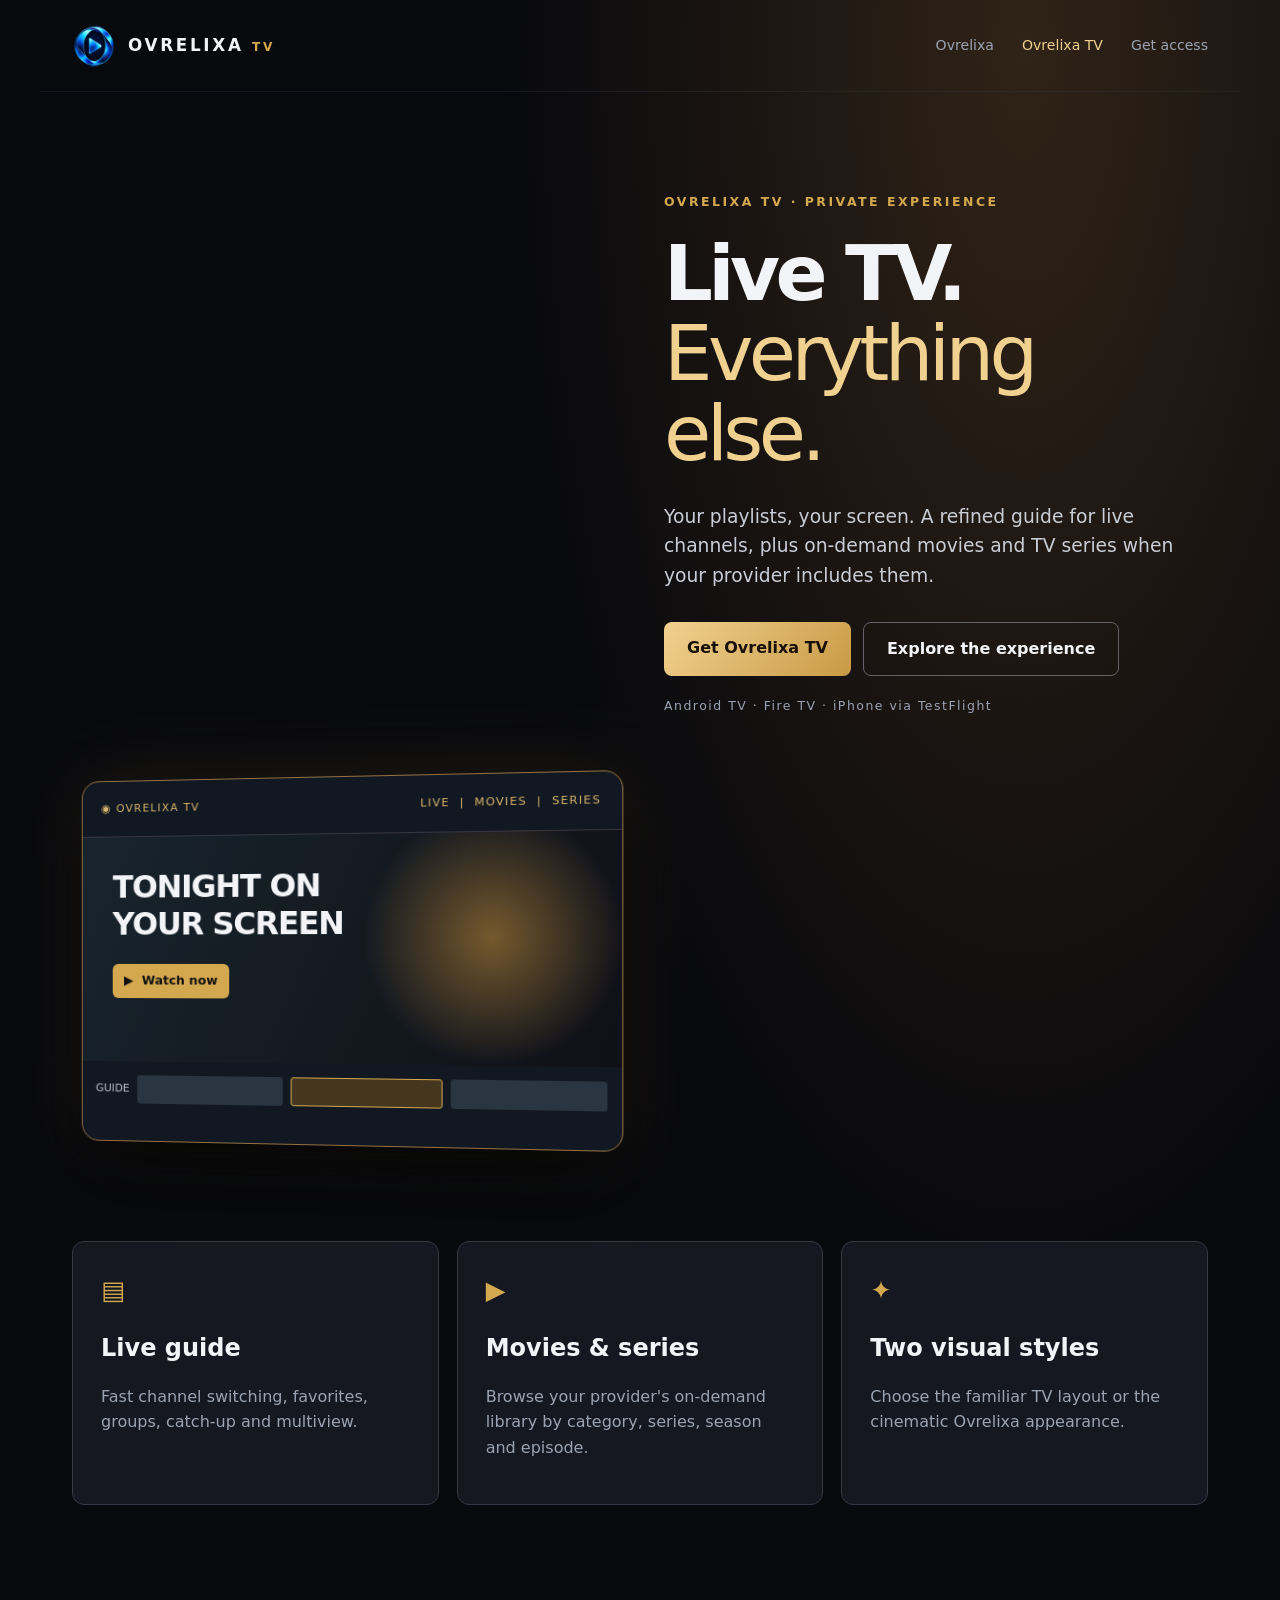
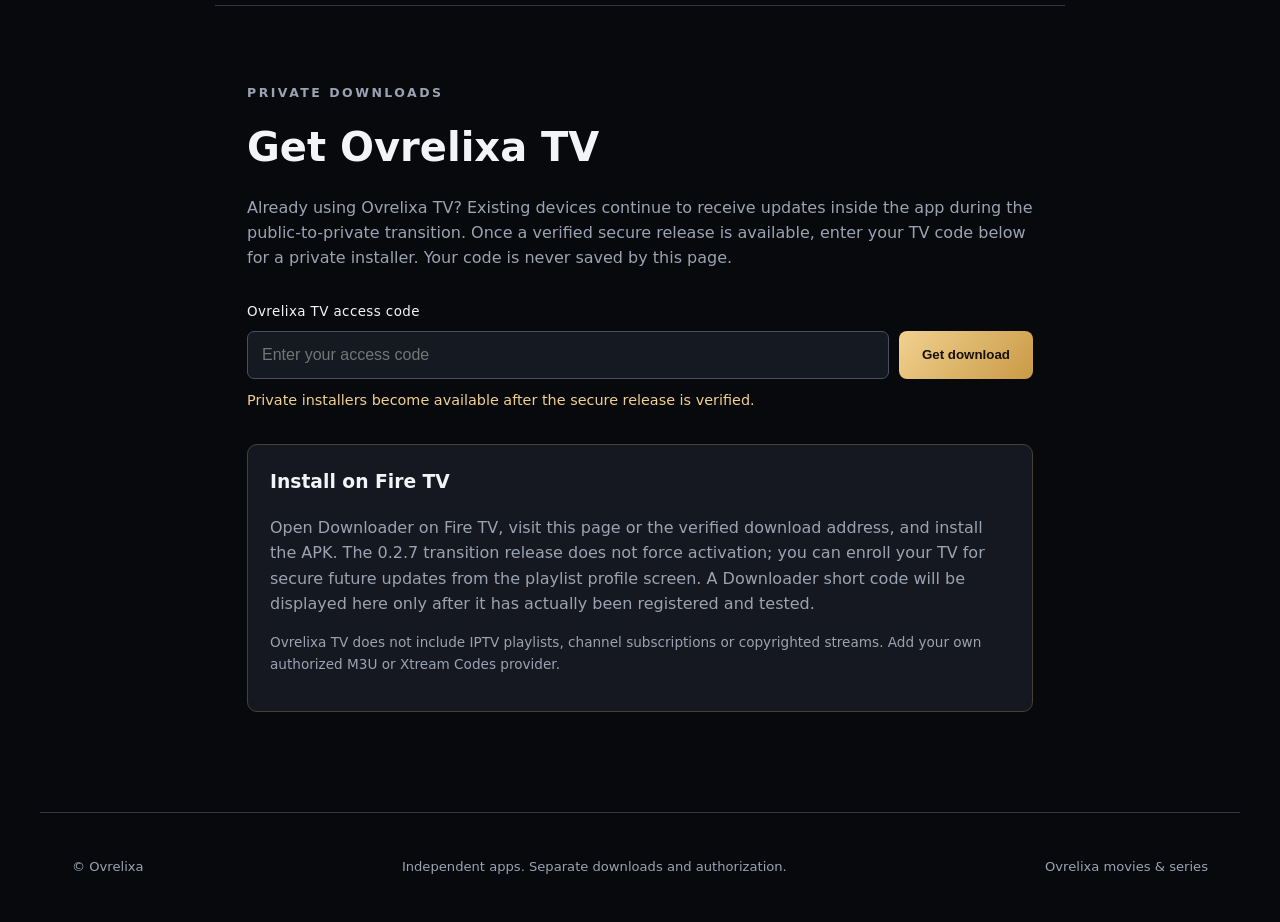
==== tv/index.html @ c22ad02a "TV site: explain safe 0.2.7 migration and avoid unverified Downloader short code" ====
<!doctype html>
<html lang="en">
<head>
  <meta charset="utf-8">
  <meta name="viewport" content="width=device-width,initial-scale=1">
  <meta name="theme-color" content="#08090D">
  <meta name="description" content="Ovrelixa TV — live television, movies and series from playlists you provide. Private access for Android TV and Fire TV.">
  <title>Ovrelixa TV — Live. Movies. Series.</title>
  <link rel="icon" href="/assets/ovrelixa-mark.png">
  <link rel="stylesheet" href="/tv/tv.css">
  <script src="/tv/config.js" defer></script>
  <script src="/tv/tv.js" defer></script>
</head>
<body>
  <a class="skip" href="#main">Skip to content</a>
  <header class="header">
    <a class="wordmark" href="/" aria-label="Ovrelixa home">
      <img src="/assets/ovrelixa-mark.png" width="44" height="44" alt="">
      <span>OVRELIXA <strong>TV</strong></span>
    </a>
    <nav aria-label="Product navigation"><a href="/">Ovrelixa</a><a href="/tv/" aria-current="page">Ovrelixa TV</a><a href="#access">Get access</a></nav>
  </header>
  <main id="main">
    <section class="hero">
      <div class="glow"></div>
      <div class="hero-copy">
        <p class="eyebrow">OVRELIXA TV · PRIVATE EXPERIENCE</p>
        <h1>Live TV.<br><em>Everything else.</em></h1>
        <p class="lead">Your playlists, your screen. A refined guide for live channels, plus on-demand movies and TV series when your provider includes them.</p>
        <div class="actions"><a href="#access" class="primary">Get Ovrelixa TV</a><a class="secondary" href="#features">Explore the experience</a></div>
        <p class="hint">Android TV · Fire TV · iPhone via TestFlight</p>
      </div>
      <div class="display" aria-label="Illustration of Ovrelixa TV interface">
        <div class="display-header"><span>◉ OVRELIXA TV</span><span>LIVE&nbsp; | &nbsp;MOVIES&nbsp; | &nbsp;SERIES</span></div>
        <div class="display-main"><div class="screen-title">TONIGHT ON<br>YOUR SCREEN</div><span class="screen-play">▶ &nbsp;Watch now</span></div>
        <div class="display-rows"><span>GUIDE</span><i></i><i></i><i></i></div>
      </div>
    </section>
    <section class="features" id="features">
      <article><span class="feature-icon">▤</span><h2>Live guide</h2><p>Fast channel switching, favorites, groups, catch-up and multiview.</p></article>
      <article><span class="feature-icon">▶</span><h2>Movies &amp; series</h2><p>Browse your provider's on-demand library by category, series, season and episode.</p></article>
      <article><span class="feature-icon">✦</span><h2>Two visual styles</h2><p>Choose the familiar TV layout or the cinematic Ovrelixa appearance.</p></article>
    </section>
    <section class="access" id="access">
      <p class="eyebrow">PRIVATE DOWNLOADS</p>
      <h2>Get Ovrelixa TV</h2>
      <p>Already using Ovrelixa TV? Existing devices continue to receive updates inside the app during the public-to-private transition. Once a verified secure release is available, enter your TV code below for a private installer. Your code is never saved by this page.</p>
      <form id="tv-access-form" autocomplete="off">
        <label for="tv-code">Ovrelixa TV access code</label>
        <div class="form-row"><input id="tv-code" type="password" minlength="16" maxlength="96" inputmode="text" spellcheck="false" autocomplete="off" placeholder="Enter your access code" required><button type="submit">Get download</button></div>
        <output id="tv-status" role="status" aria-live="polite">Private installers become available after the secure release is verified.</output>
      </form>
      <div id="public-transition" class="transition" hidden>
        <p><strong>Transition download:</strong> This public download is temporarily available for existing installations to move onto secure updates.</p>
        <a id="public-download" href="#" rel="noopener noreferrer">Download transition APK</a>
        <p id="transition-deadline"></p>
      </div>
      <div class="instructions"><h3>Install on Fire TV</h3><p>Open Downloader on Fire TV, visit this page or the verified download address, and install the APK. The 0.2.7 transition release does not force activation; you can enroll your TV for secure future updates from the playlist profile screen. A Downloader short code will be displayed here only after it has actually been registered and tested.</p>
        <p class="note">Ovrelixa TV does not include IPTV playlists, channel subscriptions or copyrighted streams. Add your own authorized M3U or Xtream Codes provider.</p>
      </div>
    </section>
  </main>
  <footer><span>© Ovrelixa</span><span>Independent apps. Separate downloads and authorization.</span><a href="/">Ovrelixa movies &amp; series</a></footer>
</body>
</html>
---- tv/tv.css ----
:root{color-scheme:dark;--bg:#08090d;--panel:#151820;--line:#303541;--gold:#d4a84f;--bright:#f1d190;--text:#f3f4f7;--dim:#9ba3b2}
*{box-sizing:border-box}html{scroll-behavior:smooth}body{margin:0;background:radial-gradient(ellipse at 80% 2%,#302317 0,transparent 36%),var(--bg);color:var(--text);font:16px/1.58 system-ui,-apple-system,Segoe UI,sans-serif}a{color:inherit;text-decoration:none}.skip{position:absolute;top:-100px;left:10px;background:#fff;color:#111;padding:8px}.skip:focus{top:10px}.header,.hero,.features,.access,footer{max-width:1200px;margin:auto;padding-left:32px;padding-right:32px}.header{min-height:92px;display:flex;align-items:center;justify-content:space-between;gap:20px;border-bottom:1px solid #30354166}.wordmark{display:flex;gap:12px;align-items:center;font-size:1.05rem;letter-spacing:.16em;font-weight:700}.wordmark strong{color:var(--gold);font-size:.72em}.header nav{display:flex;gap:28px;color:var(--dim);font-size:.88rem}.header nav a[aria-current]{color:var(--bright)}.header nav a:hover{color:var(--text)}.hero{min-height:650px;display:grid;grid-template-columns:1fr 1fr;align-items:center;gap:48px;padding-top:88px;padding-bottom:95px}.eyebrow{color:var(--gold);font-weight:700;letter-spacing:.2em;font-size:.78rem}h1{font-size:clamp(3.1rem,6vw,5.7rem);line-height:1.04;letter-spacing:-.06em;margin:22px 0 28px}h1 em{font-weight:450;font-style:normal;color:var(--bright)}.lead{font-size:1.17rem;color:#c9cdd6;max-width:550px}.actions{display:flex;gap:12px;flex-wrap:wrap;margin-top:32px}.primary,.secondary,.form-row button{border-radius:8px;padding:13px 23px;font-weight:700}.primary,.form-row button{background:linear-gradient(130deg,#f1d190,#c99a45);color:#181009}.secondary{border:1px solid #65626a}.hint{font-size:.78rem;letter-spacing:.12em;color:var(--dim);margin-top:20px}.display{border:1px solid #947143;border-radius:18px;background:#111821;min-height:370px;box-shadow:0 35px 70px #000a,0 0 80px #d4a84f22;overflow:hidden;transform:perspective(900px)rotateY(-6deg)}.display-header{display:flex;justify-content:space-between;padding:19px 20px;border-bottom:1px solid #363743;font-size:.7rem;letter-spacing:.11em;color:#d9b56d}.display-main{height:230px;padding:32px;background:radial-gradient(circle at 77% 45%,#76592d,transparent 29%),linear-gradient(115deg,#18242c,#101017)}.screen-title{font-weight:900;font-size:2rem;line-height:1.2;letter-spacing:-.04em}.screen-play{display:inline-block;background:var(--gold);color:#111;padding:7px 12px;border-radius:6px;font-size:.8rem;font-weight:800;margin-top:22px}.display-rows{display:flex;align-items:center;gap:8px;padding:14px;color:#b8bec8;font-size:.7rem}.display-rows i{height:29px;flex:1;border-radius:3px;background:#293540}.display-rows i:nth-child(3){background:#45371f;border:1px solid var(--gold)}.features{display:grid;grid-template-columns:repeat(3,1fr);gap:18px;padding-bottom:100px}.features article{border:1px solid #343943;background:#151820;padding:28px;border-radius:12px}.feature-icon{color:var(--gold);font-size:1.6rem}.features h2{margin-bottom:4px}.features p,.access>p,.instructions p{color:var(--dim)}.access{max-width:850px;padding-top:65px;padding-bottom:100px;border-top:1px solid #303541}.access h2{font-size:2.5rem;margin:.2em 0}.access form{margin:30px 0}label{display:block;font-size:.84rem;letter-spacing:.03em;margin-bottom:9px}.form-row{display:flex;gap:10px}.form-row input{flex:1;min-width:0;border:1px solid #494f5c;background:#141922;color:#fff;padding:14px;border-radius:7px;font-size:1rem}.form-row button{border:0;cursor:pointer}output{display:block;min-height:25px;color:var(--bright);font-size:.9rem;margin-top:10px}.transition,.instructions{border:1px solid #474133;background:#151820;padding:22px;border-radius:10px;margin-top:30px}.transition a{color:var(--bright);text-decoration:underline}.instructions h3{margin-top:0}.note{font-size:.85rem}footer{border-top:1px solid #303541;min-height:110px;display:flex;justify-content:space-between;align-items:center;gap:20px;color:var(--dim);font-size:.82rem}@media(max-width:850px){.header,.hero,.features,.access,footer{padding-left:20px;padding-right:20px}.header nav{gap:12px}.hero{grid-template-columns:1fr;padding-top:65px;padding-bottom:50px;gap:32px;min-height:auto}.display{transform:none}.features{grid-template-columns:1fr;padding-bottom:70px}.form-row{flex-direction:column}footer{flex-direction:column;align-items:flex-start;padding-top:25px;padding-bottom:25px}}
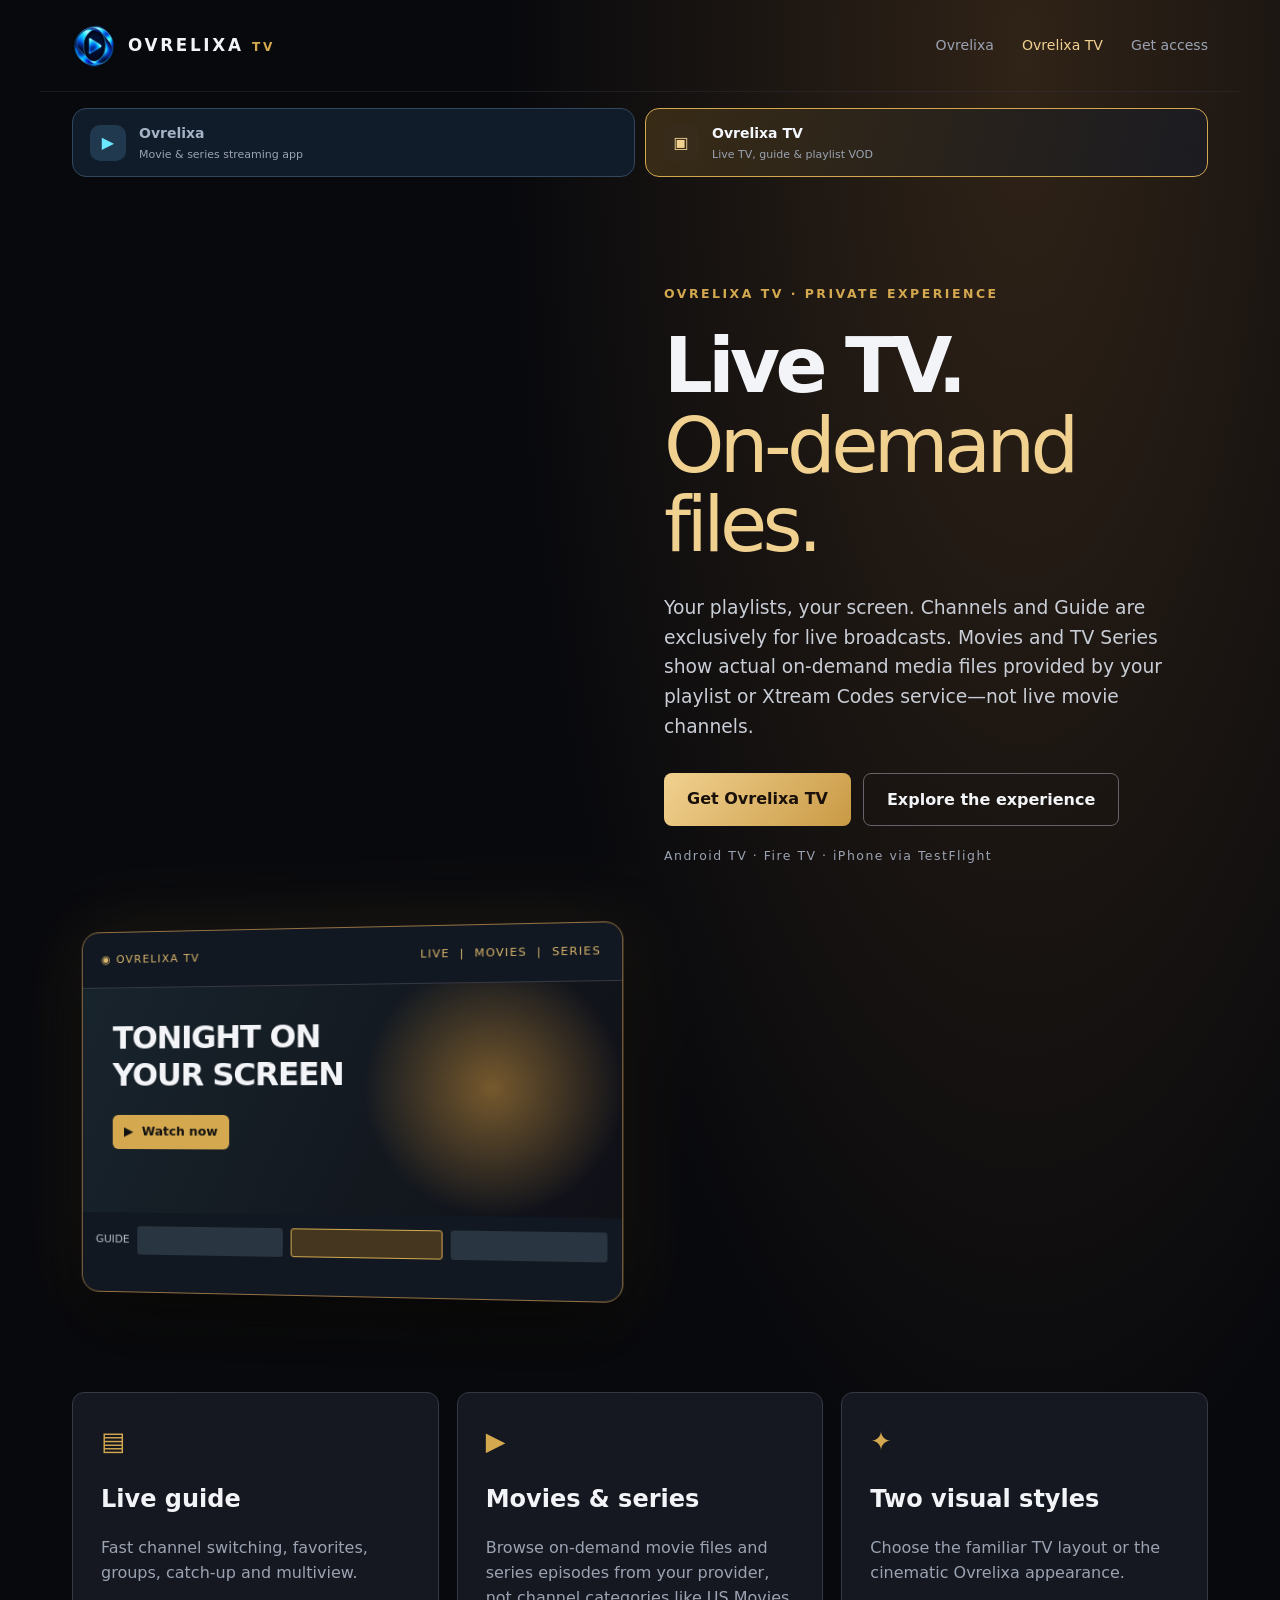
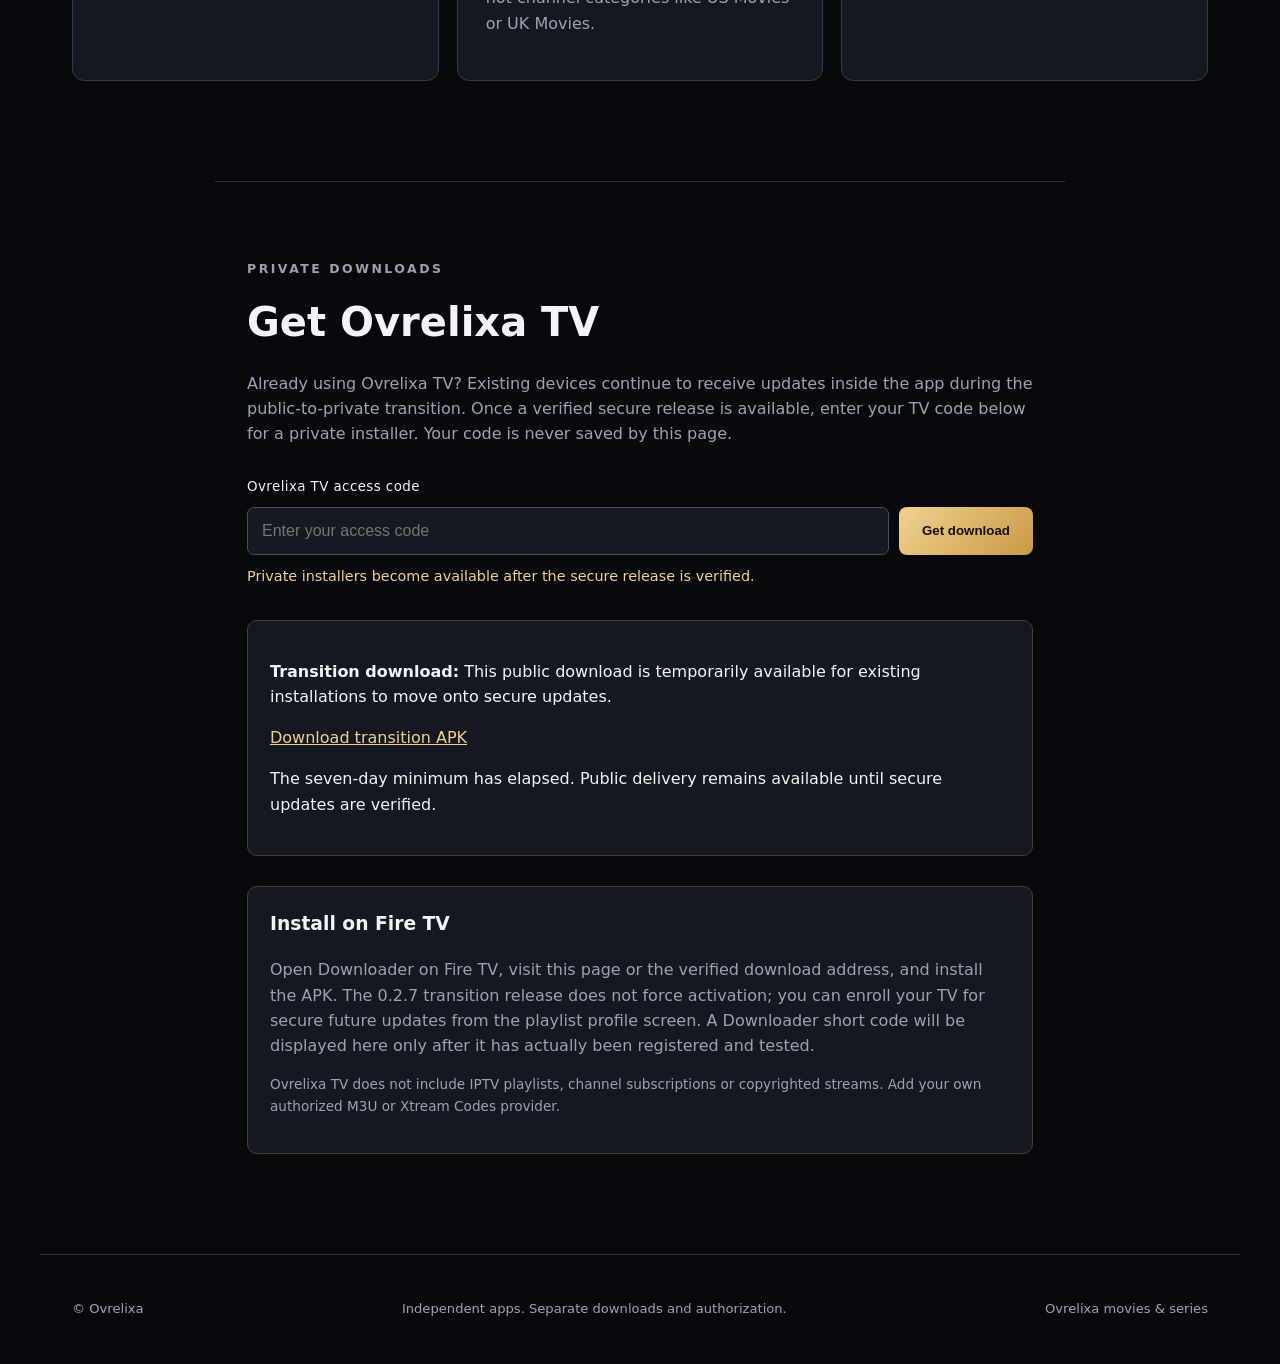
==== commit 1782f01a: "Add prominent two-app switcher across both sites; distinguish live channels from VOD media" ====
--- a/tv/index.html
+++ b/tv/index.html
@@ -4,7 +4,7 @@
   <meta charset="utf-8">
   <meta name="viewport" content="width=device-width,initial-scale=1">
   <meta name="theme-color" content="#08090D">
-  <meta name="description" content="Ovrelixa TV — live television, movies and series from playlists you provide. Private access for Android TV and Fire TV.">
+  <meta name="description" content="Ovrelixa TV — a playlist player with separate live TV channels and on-demand media file libraries. Private access for Android TV and Fire TV.">
   <title>Ovrelixa TV — Live. Movies. Series.</title>
   <link rel="icon" href="/assets/ovrelixa-mark.png">
   <link rel="stylesheet" href="/tv/tv.css">
@@ -20,13 +20,23 @@
     </a>
     <nav aria-label="Product navigation"><a href="/">Ovrelixa</a><a href="/tv/" aria-current="page">Ovrelixa TV</a><a href="#access">Get access</a></nav>
   </header>
+  <nav class="product-switch" aria-label="Choose your Ovrelixa app">
+    <a href="/" class="product-link product-movie">
+      <span class="product-icon" aria-hidden="true">▶</span>
+      <span><strong>Ovrelixa</strong><small>Movie &amp; series streaming app</small></span>
+    </a>
+    <a href="/tv/" aria-current="page" class="product-link product-tv">
+      <span class="product-icon" aria-hidden="true">▣</span>
+      <span><strong>Ovrelixa TV</strong><small>Live TV, guide &amp; playlist VOD</small></span>
+    </a>
+  </nav>
   <main id="main">
     <section class="hero">
       <div class="glow"></div>
       <div class="hero-copy">
         <p class="eyebrow">OVRELIXA TV · PRIVATE EXPERIENCE</p>
-        <h1>Live TV.<br><em>Everything else.</em></h1>
-        <p class="lead">Your playlists, your screen. A refined guide for live channels, plus on-demand movies and TV series when your provider includes them.</p>
+        <h1>Live TV.<br><em>On-demand files.</em></h1>
+        <p class="lead">Your playlists, your screen. Channels and Guide are exclusively for live broadcasts. Movies and TV Series show actual on-demand media files provided by your playlist or Xtream Codes service—not live movie channels.</p>
         <div class="actions"><a href="#access" class="primary">Get Ovrelixa TV</a><a class="secondary" href="#features">Explore the experience</a></div>
         <p class="hint">Android TV · Fire TV · iPhone via TestFlight</p>
       </div>
@@ -38,7 +48,7 @@
     </section>
     <section class="features" id="features">
       <article><span class="feature-icon">▤</span><h2>Live guide</h2><p>Fast channel switching, favorites, groups, catch-up and multiview.</p></article>
-      <article><span class="feature-icon">▶</span><h2>Movies &amp; series</h2><p>Browse your provider's on-demand library by category, series, season and episode.</p></article>
+      <article><span class="feature-icon">▶</span><h2>Movies &amp; series</h2><p>Browse on-demand movie files and series episodes from your provider, not channel categories like US Movies or UK Movies.</p></article>
       <article><span class="feature-icon">✦</span><h2>Two visual styles</h2><p>Choose the familiar TV layout or the cinematic Ovrelixa appearance.</p></article>
     </section>
     <section class="access" id="access">
--- a/tv/tv.css
+++ b/tv/tv.css
@@ -1,2 +1,16 @@
 :root{color-scheme:dark;--bg:#08090d;--panel:#151820;--line:#303541;--gold:#d4a84f;--bright:#f1d190;--text:#f3f4f7;--dim:#9ba3b2}
-*{box-sizing:border-box}html{scroll-behavior:smooth}body{margin:0;background:radial-gradient(ellipse at 80% 2%,#302317 0,transparent 36%),var(--bg);color:var(--text);font:16px/1.58 system-ui,-apple-system,Segoe UI,sans-serif}a{color:inherit;text-decoration:none}.skip{position:absolute;top:-100px;left:10px;background:#fff;color:#111;padding:8px}.skip:focus{top:10px}.header,.hero,.features,.access,footer{max-width:1200px;margin:auto;padding-left:32px;padding-right:32px}.header{min-height:92px;display:flex;align-items:center;justify-content:space-between;gap:20px;border-bottom:1px solid #30354166}.wordmark{display:flex;gap:12px;align-items:center;font-size:1.05rem;letter-spacing:.16em;font-weight:700}.wordmark strong{color:var(--gold);font-size:.72em}.header nav{display:flex;gap:28px;color:var(--dim);font-size:.88rem}.header nav a[aria-current]{color:var(--bright)}.header nav a:hover{color:var(--text)}.hero{min-height:650px;display:grid;grid-template-columns:1fr 1fr;align-items:center;gap:48px;padding-top:88px;padding-bottom:95px}.eyebrow{color:var(--gold);font-weight:700;letter-spacing:.2em;font-size:.78rem}h1{font-size:clamp(3.1rem,6vw,5.7rem);line-height:1.04;letter-spacing:-.06em;margin:22px 0 28px}h1 em{font-weight:450;font-style:normal;color:var(--bright)}.lead{font-size:1.17rem;color:#c9cdd6;max-width:550px}.actions{display:flex;gap:12px;flex-wrap:wrap;margin-top:32px}.primary,.secondary,.form-row button{border-radius:8px;padding:13px 23px;font-weight:700}.primary,.form-row button{background:linear-gradient(130deg,#f1d190,#c99a45);color:#181009}.secondary{border:1px solid #65626a}.hint{font-size:.78rem;letter-spacing:.12em;color:var(--dim);margin-top:20px}.display{border:1px solid #947143;border-radius:18px;background:#111821;min-height:370px;box-shadow:0 35px 70px #000a,0 0 80px #d4a84f22;overflow:hidden;transform:perspective(900px)rotateY(-6deg)}.display-header{display:flex;justify-content:space-between;padding:19px 20px;border-bottom:1px solid #363743;font-size:.7rem;letter-spacing:.11em;color:#d9b56d}.display-main{height:230px;padding:32px;background:radial-gradient(circle at 77% 45%,#76592d,transparent 29%),linear-gradient(115deg,#18242c,#101017)}.screen-title{font-weight:900;font-size:2rem;line-height:1.2;letter-spacing:-.04em}.screen-play{display:inline-block;background:var(--gold);color:#111;padding:7px 12px;border-radius:6px;font-size:.8rem;font-weight:800;margin-top:22px}.display-rows{display:flex;align-items:center;gap:8px;padding:14px;color:#b8bec8;font-size:.7rem}.display-rows i{height:29px;flex:1;border-radius:3px;background:#293540}.display-rows i:nth-child(3){background:#45371f;border:1px solid var(--gold)}.features{display:grid;grid-template-columns:repeat(3,1fr);gap:18px;padding-bottom:100px}.features article{border:1px solid #343943;background:#151820;padding:28px;border-radius:12px}.feature-icon{color:var(--gold);font-size:1.6rem}.features h2{margin-bottom:4px}.features p,.access>p,.instructions p{color:var(--dim)}.access{max-width:850px;padding-top:65px;padding-bottom:100px;border-top:1px solid #303541}.access h2{font-size:2.5rem;margin:.2em 0}.access form{margin:30px 0}label{display:block;font-size:.84rem;letter-spacing:.03em;margin-bottom:9px}.form-row{display:flex;gap:10px}.form-row input{flex:1;min-width:0;border:1px solid #494f5c;background:#141922;color:#fff;padding:14px;border-radius:7px;font-size:1rem}.form-row button{border:0;cursor:pointer}output{display:block;min-height:25px;color:var(--bright);font-size:.9rem;margin-top:10px}.transition,.instructions{border:1px solid #474133;background:#151820;padding:22px;border-radius:10px;margin-top:30px}.transition a{color:var(--bright);text-decoration:underline}.instructions h3{margin-top:0}.note{font-size:.85rem}footer{border-top:1px solid #303541;min-height:110px;display:flex;justify-content:space-between;align-items:center;gap:20px;color:var(--dim);font-size:.82rem}@media(max-width:850px){.header,.hero,.features,.access,footer{padding-left:20px;padding-right:20px}.header nav{gap:12px}.hero{grid-template-columns:1fr;padding-top:65px;padding-bottom:50px;gap:32px;min-height:auto}.display{transform:none}.features{grid-template-columns:1fr;padding-bottom:70px}.form-row{flex-direction:column}footer{flex-direction:column;align-items:flex-start;padding-top:25px;padding-bottom:25px}}+*{box-sizing:border-box}html{scroll-behavior:smooth}body{margin:0;background:radial-gradient(ellipse at 80% 2%,#302317 0,transparent 36%),var(--bg);color:var(--text);font:16px/1.58 system-ui,-apple-system,Segoe UI,sans-serif}a{color:inherit;text-decoration:none}.skip{position:absolute;top:-100px;left:10px;background:#fff;color:#111;padding:8px}.skip:focus{top:10px}.header,.hero,.features,.access,footer{max-width:1200px;margin:auto;padding-left:32px;padding-right:32px}.header{min-height:92px;display:flex;align-items:center;justify-content:space-between;gap:20px;border-bottom:1px solid #30354166}.wordmark{display:flex;gap:12px;align-items:center;font-size:1.05rem;letter-spacing:.16em;font-weight:700}.wordmark strong{color:var(--gold);font-size:.72em}.header nav{display:flex;gap:28px;color:var(--dim);font-size:.88rem}.header nav a[aria-current]{color:var(--bright)}.header nav a:hover{color:var(--text)}.hero{min-height:650px;display:grid;grid-template-columns:1fr 1fr;align-items:center;gap:48px;padding-top:88px;padding-bottom:95px}.eyebrow{color:var(--gold);font-weight:700;letter-spacing:.2em;font-size:.78rem}h1{font-size:clamp(3.1rem,6vw,5.7rem);line-height:1.04;letter-spacing:-.06em;margin:22px 0 28px}h1 em{font-weight:450;font-style:normal;color:var(--bright)}.lead{font-size:1.17rem;color:#c9cdd6;max-width:550px}.actions{display:flex;gap:12px;flex-wrap:wrap;margin-top:32px}.primary,.secondary,.form-row button{border-radius:8px;padding:13px 23px;font-weight:700}.primary,.form-row button{background:linear-gradient(130deg,#f1d190,#c99a45);color:#181009}.secondary{border:1px solid #65626a}.hint{font-size:.78rem;letter-spacing:.12em;color:var(--dim);margin-top:20px}.display{border:1px solid #947143;border-radius:18px;background:#111821;min-height:370px;box-shadow:0 35px 70px #000a,0 0 80px #d4a84f22;overflow:hidden;transform:perspective(900px)rotateY(-6deg)}.display-header{display:flex;justify-content:space-between;padding:19px 20px;border-bottom:1px solid #363743;font-size:.7rem;letter-spacing:.11em;color:#d9b56d}.display-main{height:230px;padding:32px;background:radial-gradient(circle at 77% 45%,#76592d,transparent 29%),linear-gradient(115deg,#18242c,#101017)}.screen-title{font-weight:900;font-size:2rem;line-height:1.2;letter-spacing:-.04em}.screen-play{display:inline-block;background:var(--gold);color:#111;padding:7px 12px;border-radius:6px;font-size:.8rem;font-weight:800;margin-top:22px}.display-rows{display:flex;align-items:center;gap:8px;padding:14px;color:#b8bec8;font-size:.7rem}.display-rows i{height:29px;flex:1;border-radius:3px;background:#293540}.display-rows i:nth-child(3){background:#45371f;border:1px solid var(--gold)}.features{display:grid;grid-template-columns:repeat(3,1fr);gap:18px;padding-bottom:100px}.features article{border:1px solid #343943;background:#151820;padding:28px;border-radius:12px}.feature-icon{color:var(--gold);font-size:1.6rem}.features h2{margin-bottom:4px}.features p,.access>p,.instructions p{color:var(--dim)}.access{max-width:850px;padding-top:65px;padding-bottom:100px;border-top:1px solid #303541}.access h2{font-size:2.5rem;margin:.2em 0}.access form{margin:30px 0}label{display:block;font-size:.84rem;letter-spacing:.03em;margin-bottom:9px}.form-row{display:flex;gap:10px}.form-row input{flex:1;min-width:0;border:1px solid #494f5c;background:#141922;color:#fff;padding:14px;border-radius:7px;font-size:1rem}.form-row button{border:0;cursor:pointer}output{display:block;min-height:25px;color:var(--bright);font-size:.9rem;margin-top:10px}.transition,.instructions{border:1px solid #474133;background:#151820;padding:22px;border-radius:10px;margin-top:30px}.transition a{color:var(--bright);text-decoration:underline}.instructions h3{margin-top:0}.note{font-size:.85rem}footer{border-top:1px solid #303541;min-height:110px;display:flex;justify-content:space-between;align-items:center;gap:20px;color:var(--dim);font-size:.82rem}@media(max-width:850px){.header,.hero,.features,.access,footer{padding-left:20px;padding-right:20px}.header nav{gap:12px}.hero{grid-template-columns:1fr;padding-top:65px;padding-bottom:50px;gap:32px;min-height:auto}.display{transform:none}.features{grid-template-columns:1fr;padding-bottom:70px}.form-row{flex-direction:column}footer{flex-direction:column;align-items:flex-start;padding-top:25px;padding-bottom:25px}}
+/* Persistent two-app switcher, consistent with the main Ovrelixa website. */
+.product-switch{max-width:1136px;margin:16px auto 0;display:grid;grid-template-columns:repeat(2,minmax(0,1fr));gap:10px;padding:0 0 6px}
+.product-link{min-width:0;display:flex;align-items:center;gap:13px;padding:13px 17px;border-radius:14px;border:1px solid #32475d;background:#101c29;color:#a4b3c5;transition:background .15s,border-color .15s}
+.product-link:hover{color:#fff;background:#1b2a3b;border-color:#5b8fac}
+.product-link[aria-current=page]{color:#f5f7ff;border-color:#d4a84f;background:linear-gradient(105deg,#382b16,#1b1b21)}
+.product-icon{display:grid;place-items:center;flex:0 0 36px;width:36px;height:36px;border-radius:10px;background:#20394e;color:#6ce6ff;font-size:16px}
+.product-tv .product-icon{background:#372c1c;color:#f1d190}
+.product-link strong,.product-link small{display:block}
+.product-link strong{font-size:14px;font-weight:800}
+.product-link small{font-size:11px;color:#9ba3b2;margin-top:2px}
+.product-link:focus-visible{outline:2px solid #f1d190;outline-offset:2px}
+@media(max-width:1200px){.product-switch{margin-left:32px;margin-right:32px}}
+@media(max-width:850px){.product-switch{margin-left:20px;margin-right:20px}}
+@media(max-width:520px){.product-switch{gap:7px}.product-link{padding:11px 8px;gap:7px;border-radius:10px}.product-icon{flex-basis:27px;width:27px;height:27px;font-size:12px}.product-link strong{font-size:12px}.product-link small{font-size:9px;line-height:1.25}.header nav{font-size:.75rem;gap:9px}}
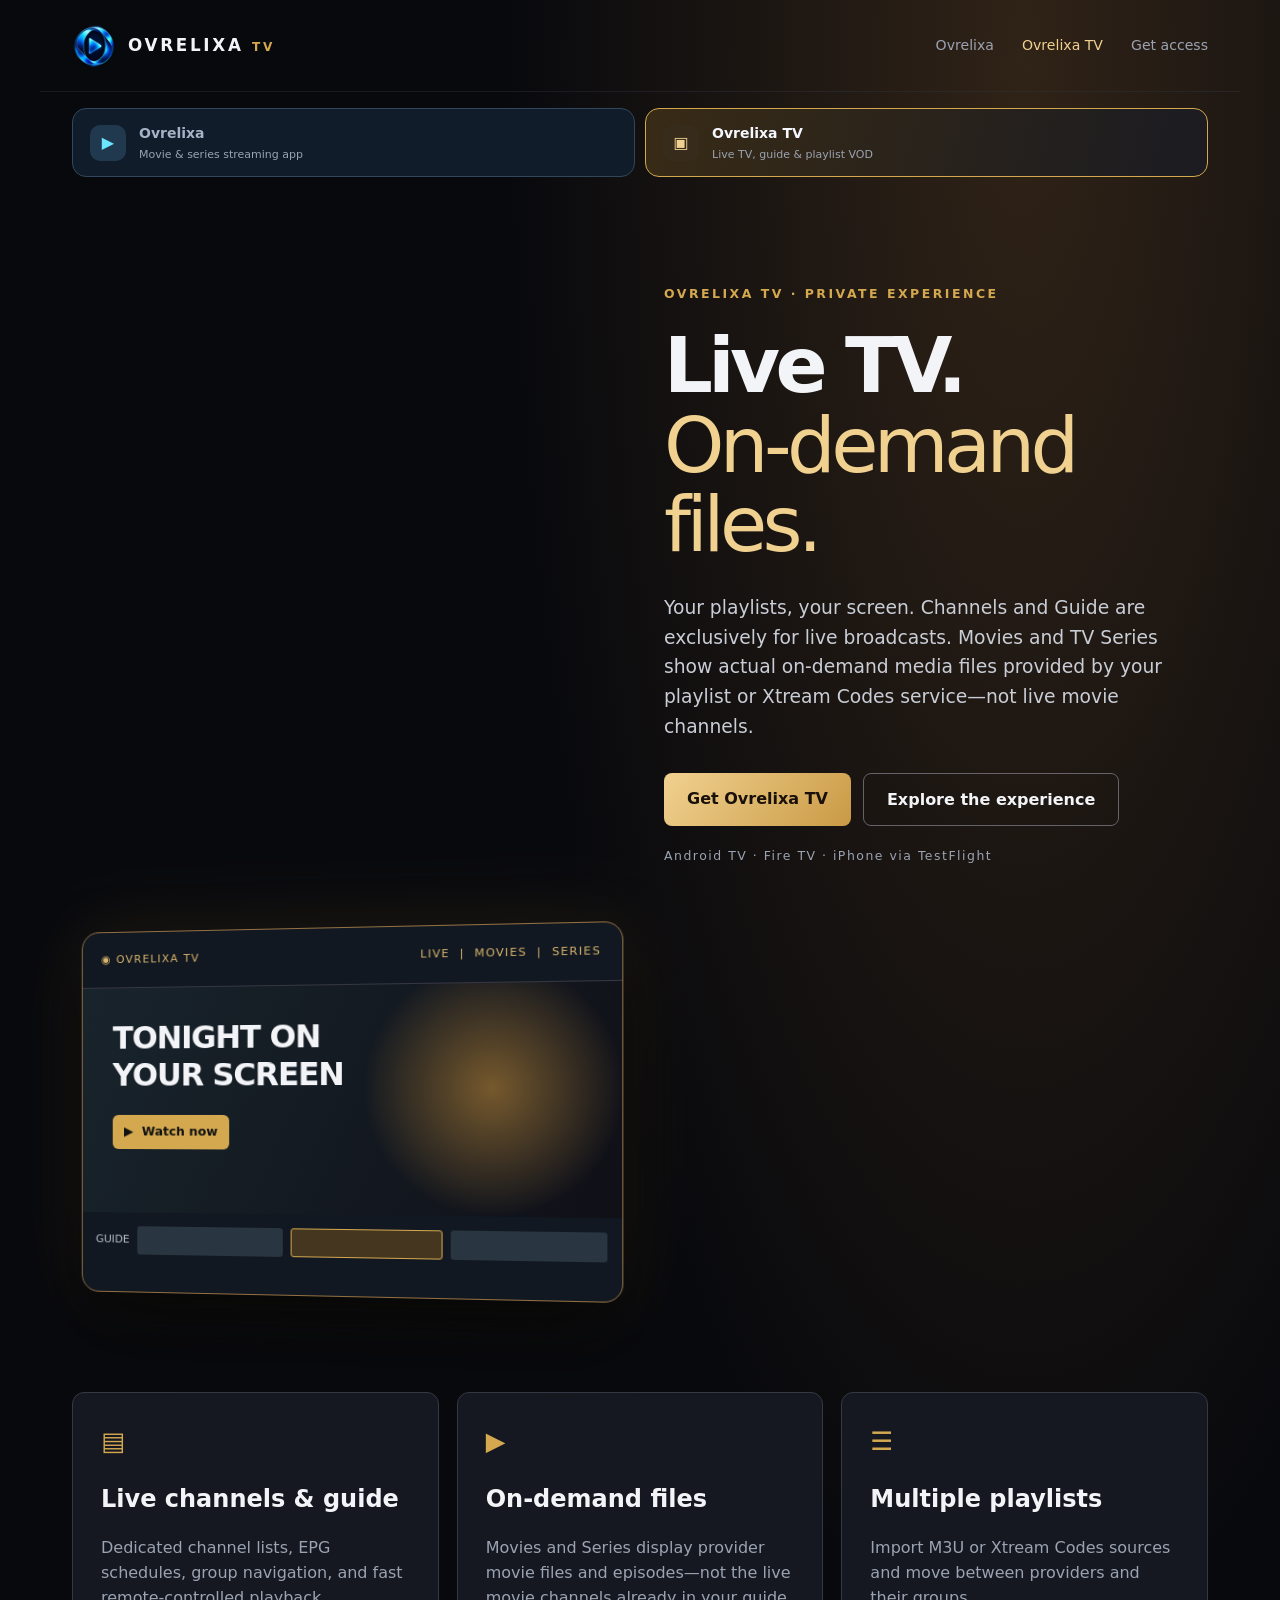
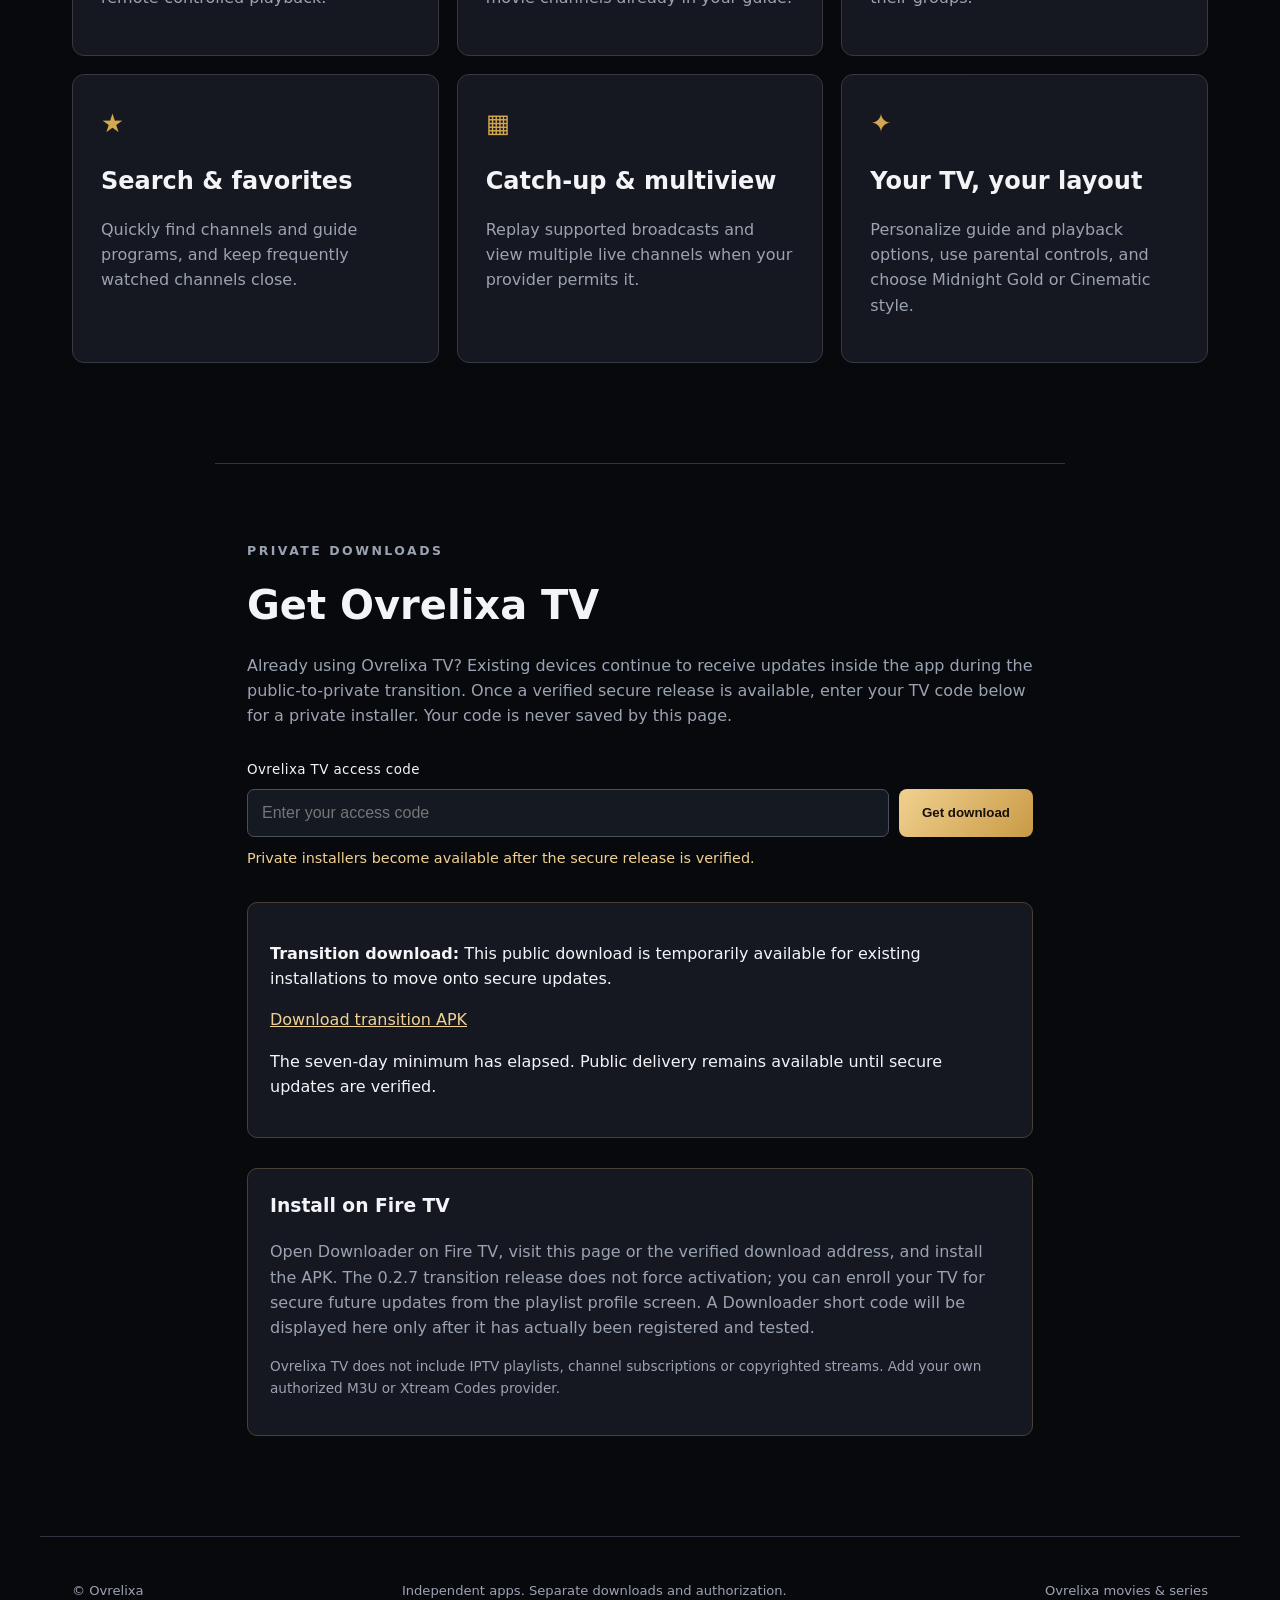
==== commit 147e7095: "Clarify TiviMate-style IPTV features and strict on-demand/live separation on TV website" ====
--- a/tv/index.html
+++ b/tv/index.html
@@ -47,9 +47,12 @@
       </div>
     </section>
     <section class="features" id="features">
-      <article><span class="feature-icon">▤</span><h2>Live guide</h2><p>Fast channel switching, favorites, groups, catch-up and multiview.</p></article>
-      <article><span class="feature-icon">▶</span><h2>Movies &amp; series</h2><p>Browse on-demand movie files and series episodes from your provider, not channel categories like US Movies or UK Movies.</p></article>
-      <article><span class="feature-icon">✦</span><h2>Two visual styles</h2><p>Choose the familiar TV layout or the cinematic Ovrelixa appearance.</p></article>
+      <article><span class="feature-icon">▤</span><h2>Live channels &amp; guide</h2><p>Dedicated channel lists, EPG schedules, group navigation, and fast remote-controlled playback.</p></article>
+      <article><span class="feature-icon">▶</span><h2>On-demand files</h2><p>Movies and Series display provider movie files and episodes—not the live movie channels already in your guide.</p></article>
+      <article><span class="feature-icon">☰</span><h2>Multiple playlists</h2><p>Import M3U or Xtream Codes sources and move between providers and their groups.</p></article>
+      <article><span class="feature-icon">★</span><h2>Search &amp; favorites</h2><p>Quickly find channels and guide programs, and keep frequently watched channels close.</p></article>
+      <article><span class="feature-icon">▦</span><h2>Catch-up &amp; multiview</h2><p>Replay supported broadcasts and view multiple live channels when your provider permits it.</p></article>
+      <article><span class="feature-icon">✦</span><h2>Your TV, your layout</h2><p>Personalize guide and playback options, use parental controls, and choose Midnight Gold or Cinematic style.</p></article>
     </section>
     <section class="access" id="access">
       <p class="eyebrow">PRIVATE DOWNLOADS</p>
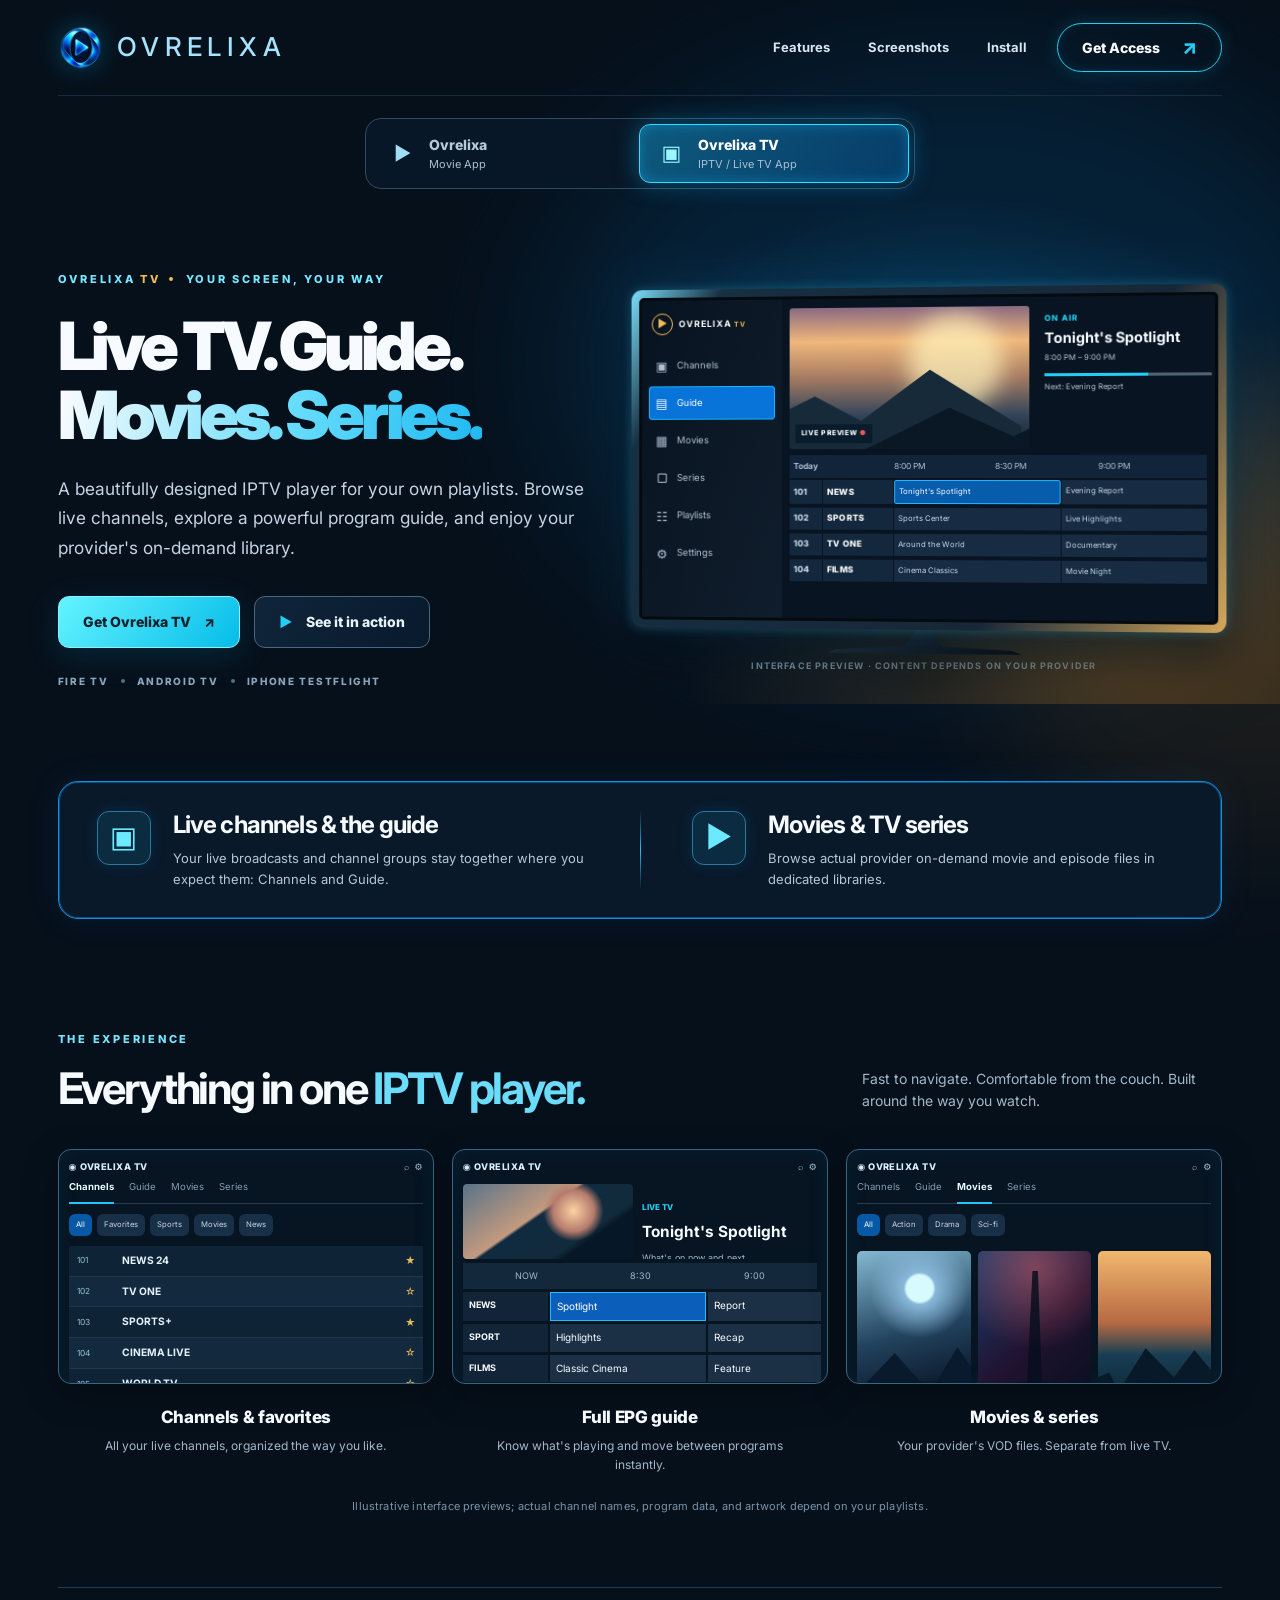
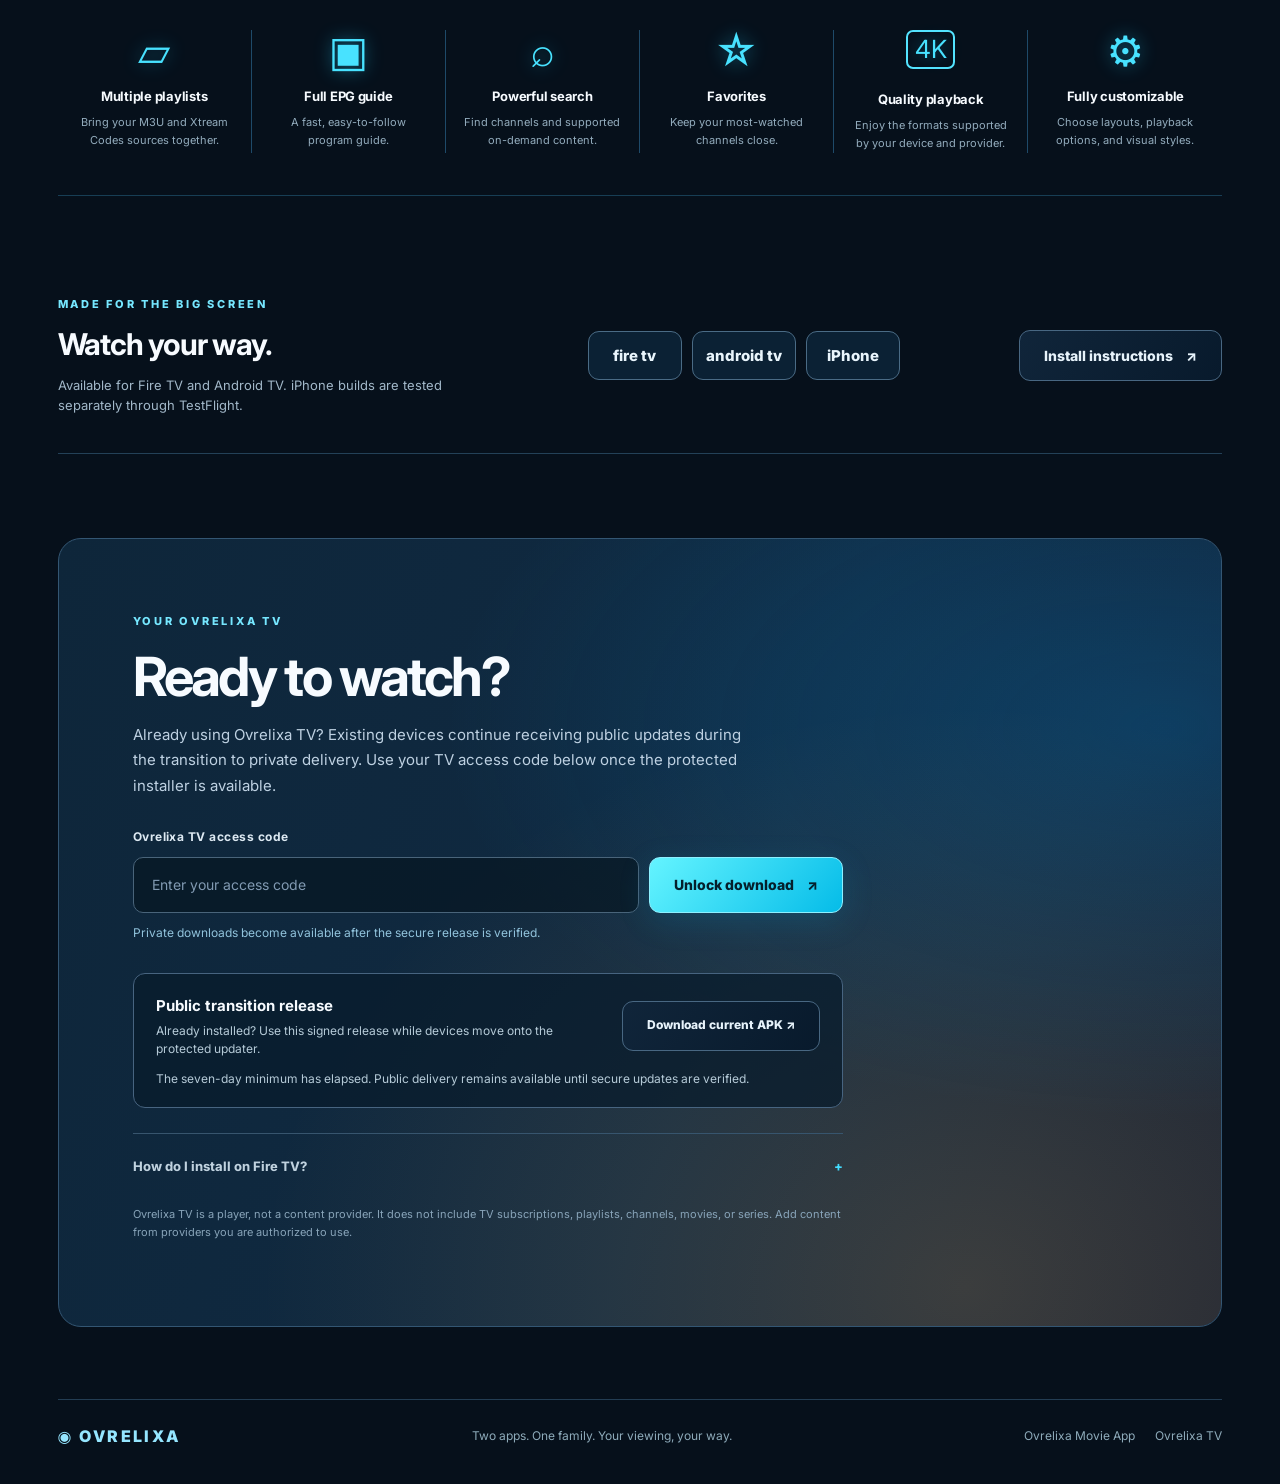
==== commit e499ecfc: "Redesign Ovrelixa TV landing page with cinematic responsive UI previews and functional product navig" ====
--- a/tv/index.html
+++ b/tv/index.html
@@ -3,76 +3,214 @@
 <head>
   <meta charset="utf-8">
   <meta name="viewport" content="width=device-width,initial-scale=1">
-  <meta name="theme-color" content="#08090D">
-  <meta name="description" content="Ovrelixa TV — a playlist player with separate live TV channels and on-demand media file libraries. Private access for Android TV and Fire TV.">
-  <title>Ovrelixa TV — Live. Movies. Series.</title>
-  <link rel="icon" href="/assets/ovrelixa-mark.png">
+  <meta name="theme-color" content="#06111d">
+  <meta name="description" content="Ovrelixa TV is a premium IPTV player for Fire TV and Android TV: live channels, a full EPG guide, multiple playlists, and separate movie and series on-demand libraries.">
+  <meta property="og:title" content="Ovrelixa TV — Live TV. Guide. Movies. Series.">
+  <meta property="og:description" content="Your playlists, beautifully organized. Live channels stay in Channels and Guide. Real provider VOD files appear under Movies and Series.">
+  <title>Ovrelixa TV | Live TV, Guide, Movies &amp; Series</title>
+  <link rel="icon" href="/assets/ovrelixa-mark.png" type="image/png">
+  <link rel="preconnect" href="https://fonts.googleapis.com">
   <link rel="stylesheet" href="/tv/tv.css">
   <script src="/tv/config.js" defer></script>
   <script src="/tv/tv.js" defer></script>
 </head>
 <body>
-  <a class="skip" href="#main">Skip to content</a>
-  <header class="header">
-    <a class="wordmark" href="/" aria-label="Ovrelixa home">
-      <img src="/assets/ovrelixa-mark.png" width="44" height="44" alt="">
-      <span>OVRELIXA <strong>TV</strong></span>
-    </a>
-    <nav aria-label="Product navigation"><a href="/">Ovrelixa</a><a href="/tv/" aria-current="page">Ovrelixa TV</a><a href="#access">Get access</a></nav>
-  </header>
-  <nav class="product-switch" aria-label="Choose your Ovrelixa app">
-    <a href="/" class="product-link product-movie">
-      <span class="product-icon" aria-hidden="true">▶</span>
-      <span><strong>Ovrelixa</strong><small>Movie &amp; series streaming app</small></span>
-    </a>
-    <a href="/tv/" aria-current="page" class="product-link product-tv">
-      <span class="product-icon" aria-hidden="true">▣</span>
-      <span><strong>Ovrelixa TV</strong><small>Live TV, guide &amp; playlist VOD</small></span>
-    </a>
-  </nav>
-  <main id="main">
-    <section class="hero">
-      <div class="glow"></div>
-      <div class="hero-copy">
-        <p class="eyebrow">OVRELIXA TV · PRIVATE EXPERIENCE</p>
-        <h1>Live TV.<br><em>On-demand files.</em></h1>
-        <p class="lead">Your playlists, your screen. Channels and Guide are exclusively for live broadcasts. Movies and TV Series show actual on-demand media files provided by your playlist or Xtream Codes service—not live movie channels.</p>
-        <div class="actions"><a href="#access" class="primary">Get Ovrelixa TV</a><a class="secondary" href="#features">Explore the experience</a></div>
-        <p class="hint">Android TV · Fire TV · iPhone via TestFlight</p>
-      </div>
-      <div class="display" aria-label="Illustration of Ovrelixa TV interface">
-        <div class="display-header"><span>◉ OVRELIXA TV</span><span>LIVE&nbsp; | &nbsp;MOVIES&nbsp; | &nbsp;SERIES</span></div>
-        <div class="display-main"><div class="screen-title">TONIGHT ON<br>YOUR SCREEN</div><span class="screen-play">▶ &nbsp;Watch now</span></div>
-        <div class="display-rows"><span>GUIDE</span><i></i><i></i><i></i></div>
-      </div>
-    </section>
-    <section class="features" id="features">
-      <article><span class="feature-icon">▤</span><h2>Live channels &amp; guide</h2><p>Dedicated channel lists, EPG schedules, group navigation, and fast remote-controlled playback.</p></article>
-      <article><span class="feature-icon">▶</span><h2>On-demand files</h2><p>Movies and Series display provider movie files and episodes—not the live movie channels already in your guide.</p></article>
-      <article><span class="feature-icon">☰</span><h2>Multiple playlists</h2><p>Import M3U or Xtream Codes sources and move between providers and their groups.</p></article>
-      <article><span class="feature-icon">★</span><h2>Search &amp; favorites</h2><p>Quickly find channels and guide programs, and keep frequently watched channels close.</p></article>
-      <article><span class="feature-icon">▦</span><h2>Catch-up &amp; multiview</h2><p>Replay supported broadcasts and view multiple live channels when your provider permits it.</p></article>
-      <article><span class="feature-icon">✦</span><h2>Your TV, your layout</h2><p>Personalize guide and playback options, use parental controls, and choose Midnight Gold or Cinematic style.</p></article>
-    </section>
-    <section class="access" id="access">
-      <p class="eyebrow">PRIVATE DOWNLOADS</p>
-      <h2>Get Ovrelixa TV</h2>
-      <p>Already using Ovrelixa TV? Existing devices continue to receive updates inside the app during the public-to-private transition. Once a verified secure release is available, enter your TV code below for a private installer. Your code is never saved by this page.</p>
-      <form id="tv-access-form" autocomplete="off">
-        <label for="tv-code">Ovrelixa TV access code</label>
-        <div class="form-row"><input id="tv-code" type="password" minlength="16" maxlength="96" inputmode="text" spellcheck="false" autocomplete="off" placeholder="Enter your access code" required><button type="submit">Get download</button></div>
-        <output id="tv-status" role="status" aria-live="polite">Private installers become available after the secure release is verified.</output>
-      </form>
-      <div id="public-transition" class="transition" hidden>
-        <p><strong>Transition download:</strong> This public download is temporarily available for existing installations to move onto secure updates.</p>
-        <a id="public-download" href="#" rel="noopener noreferrer">Download transition APK</a>
-        <p id="transition-deadline"></p>
-      </div>
-      <div class="instructions"><h3>Install on Fire TV</h3><p>Open Downloader on Fire TV, visit this page or the verified download address, and install the APK. The 0.2.7 transition release does not force activation; you can enroll your TV for secure future updates from the playlist profile screen. A Downloader short code will be displayed here only after it has actually been registered and tested.</p>
-        <p class="note">Ovrelixa TV does not include IPTV playlists, channel subscriptions or copyrighted streams. Add your own authorized M3U or Xtream Codes provider.</p>
-      </div>
-    </section>
-  </main>
-  <footer><span>© Ovrelixa</span><span>Independent apps. Separate downloads and authorization.</span><a href="/">Ovrelixa movies &amp; series</a></footer>
+  <a class="skip-link" href="#main">Skip to content</a>
+  <div class="site-glow site-glow-one" aria-hidden="true"></div>
+  <div class="site-glow site-glow-two" aria-hidden="true"></div>
+  <div class="site-wrap">
+    <header class="header">
+      <a href="/" class="brand" aria-label="Ovrelixa home">
+        <img src="/assets/ovrelixa-mark.png" width="46" height="46" alt="">
+        <span>OVRELIXA</span>
+      </a>
+      <nav class="header-nav" aria-label="On this page">
+        <a href="#features">Features</a>
+        <a href="#screenshots">Screenshots</a>
+        <a href="#install">Install</a>
+      </nav>
+      <a class="header-cta" href="#access">Get Access <span aria-hidden="true">↗</span></a>
+    </header>
+    <nav class="app-switcher" aria-label="Choose an Ovrelixa app">
+      <a href="/" class="app-choice movie-choice">
+        <span class="app-symbol" aria-hidden="true">▶</span>
+        <span class="app-names"><strong>Ovrelixa</strong><small>Movie App</small></span>
+      </a>
+      <a href="/tv/" class="app-choice tv-choice" aria-current="page">
+        <span class="app-symbol tv-symbol" aria-hidden="true">▣</span>
+        <span class="app-names"><strong>Ovrelixa TV</strong><small>IPTV / Live TV App</small></span>
+      </a>
+    </nav>
+    <main id="main">
+      <section class="hero">
+        <div class="hero-copy">
+          <p class="eyebrow">OVRELIXA <span>TV</span><i aria-hidden="true"></i> YOUR SCREEN, YOUR WAY</p>
+          <h1>Live TV. Guide.<br><span>Movies. Series.</span></h1>
+          <p class="lead">A beautifully designed IPTV player for your own playlists. Browse live channels, explore a powerful program guide, and enjoy your provider's on-demand library.</p>
+          <div class="hero-actions">
+            <a href="#access" class="button button-primary">Get Ovrelixa TV <span aria-hidden="true">↗</span></a>
+            <a href="#screenshots" class="button button-secondary"><span class="play-arrow" aria-hidden="true">▶</span> See it in action</a>
+          </div>
+          <p class="hero-platforms">FIRE TV <i></i> ANDROID TV <i></i> IPHONE TESTFLIGHT</p>
+        </div>
+        <div class="hero-visual">
+          <div class="hero-halo" aria-hidden="true"></div>
+          <div class="television">
+            <div class="tv-bezel">
+              <div class="tv-interface" role="img" aria-label="Illustrative Ovrelixa TV program guide with a left menu, program preview, and channel schedule">
+                <div class="mock-sidebar">
+                  <div class="mini-brand"><span class="mini-mark">▶</span><b>OVRELIXA<span>TV</span></b></div>
+                  <div class="mock-menu-item"><span>▣</span>Channels</div>
+                  <div class="mock-menu-item is-selected"><span>▤</span>Guide</div>
+                  <div class="mock-menu-item"><span>▦</span>Movies</div>
+                  <div class="mock-menu-item"><span>▢</span>Series</div>
+                  <div class="mock-menu-item"><span>☷</span>Playlists</div>
+                  <div class="mock-menu-item"><span>⚙</span>Settings</div>
+                </div>
+                <div class="mock-main">
+                  <div class="mock-preview">
+                    <div class="mock-scene">
+                      <div class="mock-scene-glow"></div>
+                      <div class="mock-mountain one"></div><div class="mock-mountain two"></div>
+                      <div class="mock-scene-caption">LIVE PREVIEW <span>●</span></div>
+                    </div>
+                    <div class="mock-now">
+                      <span class="on-air">ON AIR</span>
+                      <strong>Tonight's Spotlight</strong>
+                      <small>8:00 PM – 9:00 PM</small>
+                      <div class="mock-meter"><i></i></div>
+                      <small>Next: Evening Report</small>
+                    </div>
+                  </div>
+                  <div class="mock-epg">
+                    <div class="epg-times"><b>Today</b><span>8:00 PM</span><span>8:30 PM</span><span>9:00 PM</span></div>
+                    <div class="epg-row"><b>101</b><strong>NEWS</strong><span class="epg-program selected">Tonight's Spotlight</span><span class="epg-program">Evening Report</span></div>
+                    <div class="epg-row"><b>102</b><strong>SPORTS</strong><span class="epg-program">Sports Center</span><span class="epg-program">Live Highlights</span></div>
+                    <div class="epg-row"><b>103</b><strong>TV ONE</strong><span class="epg-program">Around the World</span><span class="epg-program">Documentary</span></div>
+                    <div class="epg-row"><b>104</b><strong>FILMS</strong><span class="epg-program">Cinema Classics</span><span class="epg-program">Movie Night</span></div>
+                  </div>
+                </div>
+              </div>
+            </div>
+            <div class="tv-stand" aria-hidden="true"></div>
+          </div>
+          <p class="demo-label">INTERFACE PREVIEW · CONTENT DEPENDS ON YOUR PROVIDER</p>
+        </div>
+      </section>
+
+      <section class="separation" aria-label="How Ovrelixa TV organizes playback">
+        <div class="split-block">
+          <div class="split-icon"><span aria-hidden="true">▣</span></div>
+          <div><h2>Live channels &amp; the guide</h2><p>Your live broadcasts and channel groups stay together where you expect them: Channels and Guide.</p></div>
+        </div>
+        <div class="split-divider" aria-hidden="true"></div>
+        <div class="split-block">
+          <div class="split-icon"><span aria-hidden="true">▶</span></div>
+          <div><h2>Movies &amp; TV series</h2><p>Browse actual provider on-demand movie and episode files in dedicated libraries.</p></div>
+        </div>
+      </section>
+
+      <section class="screenshots" id="screenshots">
+        <div class="section-heading">
+          <div><p class="eyebrow">THE EXPERIENCE</p><h2>Everything in one <span>IPTV player.</span></h2></div>
+          <p>Fast to navigate. Comfortable from the couch. Built around the way you watch.</p>
+        </div>
+        <div class="screen-gallery">
+          <article class="screen-card">
+            <div class="screen-display channel-display" role="img" aria-label="Interface preview showing a list of live channels organized by categories with favorites">
+              <div class="screen-top"><span class="fake-logo">◉ OVRELIXA TV</span><span>⌕ &nbsp;⚙</span></div>
+              <div class="screen-tabs"><b>Channels</b><span>Guide</span><span>Movies</span><span>Series</span></div>
+              <div class="channel-groups"><span class="active">All</span><span>Favorites</span><span>Sports</span><span>Movies</span><span>News</span></div>
+              <div class="channel-lines">
+                <div><small>101</small><strong>NEWS 24</strong><span>★</span></div>
+                <div><small>102</small><strong>TV ONE</strong><span>☆</span></div>
+                <div><small>103</small><strong>SPORTS+</strong><span>★</span></div>
+                <div><small>104</small><strong>CINEMA LIVE</strong><span>☆</span></div>
+                <div><small>105</small><strong>WORLD TV</strong><span>☆</span></div>
+              </div>
+            </div>
+            <h3>Channels &amp; favorites</h3>
+            <p>All your live channels, organized the way you like.</p>
+          </article>
+          <article class="screen-card">
+            <div class="screen-display guide-display" role="img" aria-label="Interface preview of the TV electronic program guide with program schedule and live preview">
+              <div class="screen-top"><span class="fake-logo">◉ OVRELIXA TV</span><span>⌕ &nbsp;⚙</span></div>
+              <div class="guide-preview"><div class="guide-scene"></div><div><small>LIVE TV</small><strong>Tonight's Spotlight</strong><p>What's on now and next</p></div></div>
+              <div class="guide-timeline"><span>NOW</span><span>8:30</span><span>9:00</span></div>
+              <div class="guide-line"><b>NEWS</b><span class="selected">Spotlight</span><span>Report</span></div>
+              <div class="guide-line"><b>SPORT</b><span>Highlights</span><span>Recap</span></div>
+              <div class="guide-line"><b>FILMS</b><span>Classic Cinema</span><span>Feature</span></div>
+            </div>
+            <h3>Full EPG guide</h3>
+            <p>Know what's playing and move between programs instantly.</p>
+          </article>
+          <article class="screen-card">
+            <div class="screen-display vod-display" role="img" aria-label="Interface preview of a dedicated on-demand movie file library with artwork cards and file categories">
+              <div class="screen-top"><span class="fake-logo">◉ OVRELIXA TV</span><span>⌕ &nbsp;⚙</span></div>
+              <div class="screen-tabs"><span>Channels</span><span>Guide</span><b>Movies</b><span>Series</span></div>
+              <div class="vod-filter"><span class="active">All</span><span>Action</span><span>Drama</span><span>Sci-fi</span></div>
+              <div class="vod-posters">
+                <div class="poster-art poster-one"><i></i><b>BEYOND<br>THE SKY</b></div>
+                <div class="poster-art poster-two"><i></i><b>NIGHT<br>SIGNAL</b></div>
+                <div class="poster-art poster-three"><i></i><b>STEEL<br>HARBOR</b></div>
+              </div>
+              <p class="vod-hint">Only actual on-demand files appear here</p>
+            </div>
+            <h3>Movies &amp; series</h3>
+            <p>Your provider's VOD files. Separate from live TV.</p>
+          </article>
+        </div>
+        <p class="visual-footnote">Illustrative interface previews; actual channel names, program data, and artwork depend on your playlists.</p>
+      </section>
+
+      <section class="features" id="features">
+        <div class="feature"><span class="feature-icon">▱</span><h3>Multiple playlists</h3><p>Bring your M3U and Xtream Codes sources together.</p></div>
+        <div class="feature"><span class="feature-icon">▣</span><h3>Full EPG guide</h3><p>A fast, easy-to-follow program guide.</p></div>
+        <div class="feature"><span class="feature-icon">⌕</span><h3>Powerful search</h3><p>Find channels and supported on-demand content.</p></div>
+        <div class="feature"><span class="feature-icon">☆</span><h3>Favorites</h3><p>Keep your most-watched channels close.</p></div>
+        <div class="feature"><span class="feature-icon feature-four-k">4K</span><h3>Quality playback</h3><p>Enjoy the formats supported by your device and provider.</p></div>
+        <div class="feature"><span class="feature-icon">⚙</span><h3>Fully customizable</h3><p>Choose layouts, playback options, and visual styles.</p></div>
+      </section>
+
+      <section class="install-banner" id="install">
+        <div><p class="eyebrow">MADE FOR THE BIG SCREEN</p><h2>Watch your way.</h2><p>Available for Fire TV and Android TV. iPhone builds are tested separately through TestFlight.</p></div>
+        <div class="platform-tags"><span>fire tv</span><span>android tv</span><span>iPhone</span></div>
+        <a class="button button-secondary" href="#access">Install instructions <span aria-hidden="true">↗</span></a>
+      </section>
+
+      <section class="access" id="access">
+        <div class="access-aura" aria-hidden="true"></div>
+        <div class="access-inner">
+          <p class="eyebrow">YOUR OVRELIXA TV</p>
+          <h2>Ready to watch?</h2>
+          <p class="access-lead">Already using Ovrelixa TV? Existing devices continue receiving public updates during the transition to private delivery. Use your TV access code below once the protected installer is available.</p>
+          <form id="tv-access-form" autocomplete="off">
+            <label for="tv-code">Ovrelixa TV access code</label>
+            <div class="form-row">
+              <input id="tv-code" type="password" minlength="16" maxlength="96" inputmode="text" spellcheck="false" autocomplete="off" placeholder="Enter your access code" required>
+              <button class="button button-primary" type="submit">Unlock download <span aria-hidden="true">↗</span></button>
+            </div>
+            <output id="tv-status" role="status" aria-live="polite">Private downloads become available after the secure release is verified.</output>
+          </form>
+          <div id="public-transition" class="transition" hidden>
+            <div><strong>Public transition release</strong><p>Already installed? Use this signed release while devices move onto the protected updater.</p></div>
+            <a id="public-download" class="button button-secondary" href="#" rel="noopener noreferrer">Download current APK ↗</a>
+            <p id="transition-deadline"></p>
+          </div>
+          <details class="instructions">
+            <summary>How do I install on Fire TV? <span aria-hidden="true">+</span></summary>
+            <p>Open Downloader on your Fire TV, visit this website or the verified download address, and install the APK. The transition build does not force activation. To enroll for future secure updates, use the TV profile settings inside Ovrelixa TV.</p>
+            <p>Downloader short codes will be shown only after they have been registered and tested.</p>
+          </details>
+          <p class="legal-note">Ovrelixa TV is a player, not a content provider. It does not include TV subscriptions, playlists, channels, movies, or series. Add content from providers you are authorized to use.</p>
+        </div>
+      </section>
+    </main>
+    <footer class="footer">
+      <a href="/" class="footer-brand">◉ OVRELIXA</a>
+      <p>Two apps. One family. Your viewing, your way.</p>
+      <div><a href="/">Ovrelixa Movie App</a><a href="/tv/">Ovrelixa TV</a></div>
+    </footer>
+  </div>
 </body>
 </html>
--- a/tv/tv.css
+++ b/tv/tv.css
@@ -1,16 +1,297 @@
-:root{color-scheme:dark;--bg:#08090d;--panel:#151820;--line:#303541;--gold:#d4a84f;--bright:#f1d190;--text:#f3f4f7;--dim:#9ba3b2}
-*{box-sizing:border-box}html{scroll-behavior:smooth}body{margin:0;background:radial-gradient(ellipse at 80% 2%,#302317 0,transparent 36%),var(--bg);color:var(--text);font:16px/1.58 system-ui,-apple-system,Segoe UI,sans-serif}a{color:inherit;text-decoration:none}.skip{position:absolute;top:-100px;left:10px;background:#fff;color:#111;padding:8px}.skip:focus{top:10px}.header,.hero,.features,.access,footer{max-width:1200px;margin:auto;padding-left:32px;padding-right:32px}.header{min-height:92px;display:flex;align-items:center;justify-content:space-between;gap:20px;border-bottom:1px solid #30354166}.wordmark{display:flex;gap:12px;align-items:center;font-size:1.05rem;letter-spacing:.16em;font-weight:700}.wordmark strong{color:var(--gold);font-size:.72em}.header nav{display:flex;gap:28px;color:var(--dim);font-size:.88rem}.header nav a[aria-current]{color:var(--bright)}.header nav a:hover{color:var(--text)}.hero{min-height:650px;display:grid;grid-template-columns:1fr 1fr;align-items:center;gap:48px;padding-top:88px;padding-bottom:95px}.eyebrow{color:var(--gold);font-weight:700;letter-spacing:.2em;font-size:.78rem}h1{font-size:clamp(3.1rem,6vw,5.7rem);line-height:1.04;letter-spacing:-.06em;margin:22px 0 28px}h1 em{font-weight:450;font-style:normal;color:var(--bright)}.lead{font-size:1.17rem;color:#c9cdd6;max-width:550px}.actions{display:flex;gap:12px;flex-wrap:wrap;margin-top:32px}.primary,.secondary,.form-row button{border-radius:8px;padding:13px 23px;font-weight:700}.primary,.form-row button{background:linear-gradient(130deg,#f1d190,#c99a45);color:#181009}.secondary{border:1px solid #65626a}.hint{font-size:.78rem;letter-spacing:.12em;color:var(--dim);margin-top:20px}.display{border:1px solid #947143;border-radius:18px;background:#111821;min-height:370px;box-shadow:0 35px 70px #000a,0 0 80px #d4a84f22;overflow:hidden;transform:perspective(900px)rotateY(-6deg)}.display-header{display:flex;justify-content:space-between;padding:19px 20px;border-bottom:1px solid #363743;font-size:.7rem;letter-spacing:.11em;color:#d9b56d}.display-main{height:230px;padding:32px;background:radial-gradient(circle at 77% 45%,#76592d,transparent 29%),linear-gradient(115deg,#18242c,#101017)}.screen-title{font-weight:900;font-size:2rem;line-height:1.2;letter-spacing:-.04em}.screen-play{display:inline-block;background:var(--gold);color:#111;padding:7px 12px;border-radius:6px;font-size:.8rem;font-weight:800;margin-top:22px}.display-rows{display:flex;align-items:center;gap:8px;padding:14px;color:#b8bec8;font-size:.7rem}.display-rows i{height:29px;flex:1;border-radius:3px;background:#293540}.display-rows i:nth-child(3){background:#45371f;border:1px solid var(--gold)}.features{display:grid;grid-template-columns:repeat(3,1fr);gap:18px;padding-bottom:100px}.features article{border:1px solid #343943;background:#151820;padding:28px;border-radius:12px}.feature-icon{color:var(--gold);font-size:1.6rem}.features h2{margin-bottom:4px}.features p,.access>p,.instructions p{color:var(--dim)}.access{max-width:850px;padding-top:65px;padding-bottom:100px;border-top:1px solid #303541}.access h2{font-size:2.5rem;margin:.2em 0}.access form{margin:30px 0}label{display:block;font-size:.84rem;letter-spacing:.03em;margin-bottom:9px}.form-row{display:flex;gap:10px}.form-row input{flex:1;min-width:0;border:1px solid #494f5c;background:#141922;color:#fff;padding:14px;border-radius:7px;font-size:1rem}.form-row button{border:0;cursor:pointer}output{display:block;min-height:25px;color:var(--bright);font-size:.9rem;margin-top:10px}.transition,.instructions{border:1px solid #474133;background:#151820;padding:22px;border-radius:10px;margin-top:30px}.transition a{color:var(--bright);text-decoration:underline}.instructions h3{margin-top:0}.note{font-size:.85rem}footer{border-top:1px solid #303541;min-height:110px;display:flex;justify-content:space-between;align-items:center;gap:20px;color:var(--dim);font-size:.82rem}@media(max-width:850px){.header,.hero,.features,.access,footer{padding-left:20px;padding-right:20px}.header nav{gap:12px}.hero{grid-template-columns:1fr;padding-top:65px;padding-bottom:50px;gap:32px;min-height:auto}.display{transform:none}.features{grid-template-columns:1fr;padding-bottom:70px}.form-row{flex-direction:column}footer{flex-direction:column;align-items:flex-start;padding-top:25px;padding-bottom:25px}}
-/* Persistent two-app switcher, consistent with the main Ovrelixa website. */
-.product-switch{max-width:1136px;margin:16px auto 0;display:grid;grid-template-columns:repeat(2,minmax(0,1fr));gap:10px;padding:0 0 6px}
-.product-link{min-width:0;display:flex;align-items:center;gap:13px;padding:13px 17px;border-radius:14px;border:1px solid #32475d;background:#101c29;color:#a4b3c5;transition:background .15s,border-color .15s}
-.product-link:hover{color:#fff;background:#1b2a3b;border-color:#5b8fac}
-.product-link[aria-current=page]{color:#f5f7ff;border-color:#d4a84f;background:linear-gradient(105deg,#382b16,#1b1b21)}
-.product-icon{display:grid;place-items:center;flex:0 0 36px;width:36px;height:36px;border-radius:10px;background:#20394e;color:#6ce6ff;font-size:16px}
-.product-tv .product-icon{background:#372c1c;color:#f1d190}
-.product-link strong,.product-link small{display:block}
-.product-link strong{font-size:14px;font-weight:800}
-.product-link small{font-size:11px;color:#9ba3b2;margin-top:2px}
-.product-link:focus-visible{outline:2px solid #f1d190;outline-offset:2px}
-@media(max-width:1200px){.product-switch{margin-left:32px;margin-right:32px}}
-@media(max-width:850px){.product-switch{margin-left:20px;margin-right:20px}}
-@media(max-width:520px){.product-switch{gap:7px}.product-link{padding:11px 8px;gap:7px;border-radius:10px}.product-icon{flex-basis:27px;width:27px;height:27px;font-size:12px}.product-link strong{font-size:12px}.product-link small{font-size:9px;line-height:1.25}.header nav{font-size:.75rem;gap:9px}}
+@import url('https://fonts.googleapis.com/css2?family=Inter:wght@400;500;600;700;800;900&display=swap');
+:root{color-scheme:dark;--bg:#06101b;--navy:#0a1827;--panel:#102134;--panel2:#152a3b;--line:#253c53;--cyan:#22cef4;--ice:#76e7ff;--gold:#f0bd55;--white:#f7fbff;--muted:#9db0c2;--max:1360px}
+*{box-sizing:border-box}
+html{scroll-behavior:smooth}
+body{margin:0;background:var(--bg);color:var(--white);font:400 16px/1.55 Inter,system-ui,-apple-system,"Segoe UI",sans-serif;min-width:320px}
+button,input{font:inherit}button{cursor:pointer}
+a{text-decoration:none;color:inherit}
+a:focus-visible,button:focus-visible,input:focus-visible,summary:focus-visible{outline:3px solid var(--cyan);outline-offset:4px}
+::selection{background:#22cef488;color:#fff}
+.skip-link{position:absolute;left:16px;top:-70px;z-index:50;background:#fff;color:#06101b;padding:12px;border-radius:7px}
+.skip-link:focus{top:12px}
+.site-wrap{max-width:var(--max);padding:0 clamp(22px,4.5vw,64px);margin:auto;position:relative;z-index:1}
+.site-glow{pointer-events:none;position:absolute;border-radius:50%;filter:blur(65px);opacity:.19}
+.site-glow-one{width:min(850px,85vw);height:620px;left:42%;top:50px;background:#0564a7}
+.site-glow-two{width:510px;height:430px;right:-220px;top:410px;background:#a56b24;opacity:.12}
+.header{height:96px;display:flex;align-items:center;justify-content:space-between;gap:30px;border-bottom:1px solid #27405b84}
+.brand{display:flex;align-items:center;gap:14px;min-width:0}
+.brand img{width:45px;height:45px;object-fit:contain;filter:drop-shadow(0 0 13px #00bff55e)}
+.brand span{font-size:clamp(18px,2.1vw,26px);font-weight:500;letter-spacing:.21em;color:#a6e3ff}
+.header-nav{display:flex;align-items:center;gap:clamp(18px,3vw,38px);margin-left:auto}
+.header-nav a{font-size:13px;font-weight:700;color:#d8e6f1}
+.header-nav a:hover{color:var(--ice)}
+.header-cta{border:1px solid var(--cyan);border-radius:999px;box-shadow:0 0 18px #13cffa2e, inset 0 0 12px #13cffa18;padding:13px 24px;font-size:14px;font-weight:800;white-space:nowrap;display:flex;gap:22px}
+.header-cta:hover{background:#0f3951}
+.header-cta span{color:var(--cyan);font-size:20px;line-height:1}
+.app-switcher{display:flex;justify-content:center;gap:0;margin:22px auto 0;max-width:550px;position:relative;z-index:2;background:#081727;border:1px solid #314a60;border-radius:16px;padding:5px}
+.app-choice{flex:1;display:flex;align-items:center;gap:12px;padding:11px 17px;border-radius:11px;min-width:0;color:#b6cadb;transition:.2s;background:transparent}
+.app-choice:hover{background:#10263b;color:#fff}
+.app-choice[aria-current=page]{border:1px solid #33dbff;background:linear-gradient(130deg,#0e597e,#063c68);color:#fff;box-shadow:0 0 25px #09b5ff65,inset 0 0 13px #16c6ff54}
+.app-symbol{font-size:19px;width:29px;text-align:center;color:#a2ddf6;flex:none}
+.tv-symbol{color:#9df5ff;font-size:21px}
+.app-names{display:block;min-width:0}
+.app-names strong,.app-names small{display:block;line-height:1.28;white-space:nowrap}
+.app-names strong{font-size:14px;font-weight:800}
+.app-names small{font-size:11px;color:#a9bfd3;margin-top:3px}
+.hero{display:grid;grid-template-columns:minmax(0,.94fr) minmax(0,1.06fr);align-items:center;gap:clamp(24px,3vw,46px);padding:82px 0 92px;position:relative;min-height:535px}
+.eyebrow{margin:0;color:var(--ice);font-size:11px;font-weight:800;letter-spacing:.25em}
+.eyebrow span{color:var(--gold)}
+.eyebrow i{display:inline-block;width:4px;height:4px;margin:0 8px 2px;border-radius:50%;background:var(--gold)}
+.hero h1{font-size:clamp(46px,5.2vw,78px);line-height:1.035;letter-spacing:-.064em;margin:24px 0 24px;font-weight:900}
+.hero h1 span{display:inline-block;background:linear-gradient(100deg,#f8fbff 2%,#68ddfb 55%,#1fb9f2 100%);-webkit-background-clip:text;background-clip:text;color:transparent}
+.lead{font-size:clamp(15px,1.35vw,18px);color:#c5d3e3;line-height:1.7;max-width:535px}
+.hero-actions{display:flex;align-items:center;gap:14px;flex-wrap:wrap;margin-top:34px}
+.button{display:inline-flex;justify-content:center;align-items:center;gap:13px;min-height:50px;padding:14px 24px;border-radius:11px;font-size:14px;font-weight:800;text-align:center;transition:transform .18s,background .18s,border-color .18s}
+.button:hover{transform:translateY(-2px)}
+.button-primary{border:1px solid #8df0ff;color:#05202c;background:linear-gradient(130deg,#64f4ff,#05bce8);box-shadow:0 8px 32px #02b6ea26}
+.button-primary:hover{background:linear-gradient(130deg,#abfbff,#34d2ee)}
+.button-secondary{border:1px solid #486782;color:#e7f3fb;background:linear-gradient(120deg,#10253a,#081a2c)}
+.button-secondary:hover{border-color:#58cef0;background:#18334b}
+.play-arrow{color:var(--cyan);font-size:14px}
+.hero-platforms{display:flex;gap:12px;align-items:center;margin:26px 0 0;color:#8aa5bd;font-weight:800;font-size:10px;letter-spacing:.17em;flex-wrap:wrap}
+.hero-platforms i{width:4px;height:4px;border-radius:50%;background:#4d728a}
+.hero-visual{position:relative;min-width:0}
+.hero-halo{position:absolute;inset:-22% -15% -8%;pointer-events:none;background:radial-gradient(ellipse at 53% 43%,#0978b560,transparent 56%),radial-gradient(ellipse at 78% 88%,#b8792652,transparent 54%)}
+.television{position:relative;transform:perspective(1400px) rotateY(-5deg);filter:drop-shadow(0 23px 22px #0008)}
+.tv-bezel{position:relative;z-index:1;padding:8px;border-radius:11px;background:linear-gradient(120deg,#7cdff9 0%,#162f41 12%,#172738 69%,#d5a75a 100%);box-shadow:0 0 12px #47d6ff44,0 0 52px #158bdb2f}
+.tv-interface{aspect-ratio:16/9;border:3px solid #050a0f;border-radius:5px;overflow:hidden;background:#091422;display:grid;grid-template-columns:25% 75%;font-size:clamp(8px,.75vw,11px)}
+.mock-sidebar{background:linear-gradient(110deg,#071320,#101d2c);padding:13px 7px;color:#b0c1d1;display:flex;flex-direction:column;gap:4px}
+.mini-brand{display:flex;align-items:center;gap:6px;color:#fff;font-size:clamp(7px,.7vw,10px);letter-spacing:.11em;padding:0 3px 10px}
+.mini-brand b span{font-size:7px;color:var(--gold);margin-left:2px}
+.mini-mark{border:1px solid var(--gold);color:var(--gold);border-radius:50%;width:22px;height:22px;display:grid;place-items:center;font-size:11px;flex:none}
+.mock-menu-item{padding:7px 6px;border-radius:4px;display:flex;gap:8px;align-items:center;font-size:clamp(7px,.75vw,11px)}
+.mock-menu-item>span{font-size:13px;width:15px;text-align:center}
+.mock-menu-item.is-selected{background:#0873d8;color:#fff;box-shadow:inset 0 0 0 1px #19b5ff}
+.mock-main{min-width:0;padding:9px 8px}
+.mock-preview{display:grid;grid-template-columns:58% 42%;gap:10px;height:47%;min-height:0}
+.mock-scene{position:relative;overflow:hidden;background:linear-gradient(0deg,#0f1e29 0%,#344559 24%,#a77c62 51%,#f0b77b 76%,#8b6a80 100%);border-radius:3px}
+.mock-scene-glow{position:absolute;width:95px;height:95px;border-radius:50%;background:#fff3bb;filter:blur(11px);left:50%;top:5%;opacity:.72}
+.mock-mountain{position:absolute;bottom:-1%;left:-18%;width:115%;height:60%;background:#162a39;clip-path:polygon(0 75%,25% 36%,42% 65%,67% 5%,100% 72%,100% 100%,0 100%)}
+.mock-mountain.two{bottom:-8%;left:20%;background:#091824;height:47%;clip-path:polygon(0 100%,12% 80%,41% 21%,64% 64%,90% 12%,100% 100%)}
+.mock-scene-caption{position:absolute;z-index:2;left:6px;bottom:6px;background:#071b2ad9;padding:4px 6px;font-size:7px;letter-spacing:.09em;font-weight:800}
+.mock-scene-caption span{color:#ed5757}
+.mock-now{display:flex;flex-direction:column;gap:5px;padding:6px 5px;min-width:0}
+.mock-now .on-air{font-size:8px;color:var(--cyan);letter-spacing:.13em;font-weight:800}
+.mock-now strong{font-size:clamp(10px,1.12vw,16px);line-height:1.2}
+.mock-now small{color:#b2c6d6;font-size:clamp(7px,.6vw,9px)}
+.mock-meter{height:3px;border-radius:3px;background:#506274;margin-top:4px}
+.mock-meter i{display:block;height:100%;width:62%;background:var(--cyan)}
+.mock-epg{margin-top:6px;overflow:hidden}
+.epg-times{display:grid;grid-template-columns:25% 25% 25% 25%;color:#abc0d3;font-size:clamp(7px,.65vw,9px);padding:5px 4px;background:#12243a}
+.epg-row{display:grid;grid-template-columns:8% 17% 40% 35%;min-height:25px;align-items:stretch;gap:1px;padding:2px 0;color:#c7d7e5}
+.epg-row>b,.epg-row>strong{align-content:center;padding-left:4px;font-size:clamp(6px,.67vw,10px);font-weight:800;background:#14283d}
+.epg-row>strong{color:#fff;letter-spacing:.025em}
+.epg-program{background:#172c42;padding:5px 4px;white-space:nowrap;overflow:hidden;text-overflow:ellipsis;font-size:clamp(7px,.6vw,9px)}
+.epg-program.selected{background:#075cac;border:1px solid #26b6ff;color:#fff;border-radius:2px}
+.tv-stand{width:40%;height:27px;margin:-3px auto 0;background:linear-gradient(135deg,#1c2b37,#050a0e);clip-path:polygon(48% 0,52% 0,58% 73%,87% 86%,91% 100%,9% 100%,13% 86%,42% 73%);filter:drop-shadow(0 5px 3px #000)}
+.demo-label{text-align:center;letter-spacing:.13em;color:#6d90ab;font-size:9px;font-weight:700;margin:5px 0 0}
+.separation{display:grid;grid-template-columns:1fr 1px 1fr;align-items:center;gap:clamp(24px,4vw,55px);padding:28px clamp(20px,3vw,38px);border:1px solid #158ddd;border-radius:20px;box-shadow:inset 0 0 0 1px #075283,0 0 34px #0878e018;background:#0a1a2cf2}
+.split-block{display:flex;align-items:flex-start;gap:22px}
+.split-icon{width:54px;height:54px;flex:none;display:grid;place-items:center;color:#6beaff;font-size:29px;border:1px solid #2a789d;border-radius:12px;background:#0b2b40;box-shadow:0 0 15px #00a6fc20}
+.split-block h2{font-size:clamp(17px,2vw,24px);line-height:1.15;letter-spacing:-.035em;margin:0 0 10px}
+.split-block p{margin:0;color:#b4c7d8;font-size:13px;line-height:1.6}
+.split-divider{height:80px;width:1px;background:linear-gradient(transparent,#29bdf3,transparent)}
+.screenshots{padding:112px 0 62px}
+.section-heading{display:flex;align-items:end;justify-content:space-between;gap:25px;margin-bottom:35px}
+.section-heading h2{font-size:clamp(28px,3.4vw,48px);letter-spacing:-.05em;line-height:1.16;margin:15px 0 0}
+.section-heading h2 span{color:#6bddfa}
+.section-heading>p{max-width:360px;color:#a2b8ca;font-size:14px;margin:0 0 2px}
+.screen-gallery{display:grid;grid-template-columns:repeat(3,minmax(0,1fr));gap:18px}
+.screen-card{min-width:0}
+.screen-card h3{text-align:center;margin:20px 0 6px;font-size:17px;font-weight:800;letter-spacing:-.02em}
+.screen-card>p{text-align:center;font-size:12px;color:#a3b7c8;line-height:1.6;margin:0 auto;max-width:290px}
+.screen-display{aspect-ratio:16/10;border-radius:13px;border:1px solid #3b6583;background:#071421;padding:10px;overflow:hidden;box-shadow:inset 0 0 22px #078bc01a,0 10px 35px #0005}
+.screen-top{display:flex;align-items:center;justify-content:space-between;font-size:clamp(7px,.72vw,10px);color:#a0bfce;padding:0 0 6px}
+.fake-logo{color:#d4edfb;font-weight:800;letter-spacing:.05em}
+.screen-tabs{display:flex;gap:15px;border-bottom:1px solid #233d53;padding-bottom:8px;font-size:clamp(7px,.75vw,11px);color:#849caf}
+.screen-tabs b{color:#e7faff;border-bottom:2px solid #24c5fa;padding-bottom:6px;margin-bottom:-9px}
+.channel-groups,.vod-filter{display:flex;align-items:center;gap:5px;flex-wrap:nowrap;padding:10px 0}
+.channel-groups span,.vod-filter span{border-radius:6px;background:#183047;color:#c8d5e1;padding:5px 7px;font-size:clamp(6px,.6vw,9px);white-space:nowrap}
+.channel-groups span.active,.vod-filter span.active{background:#0758a5;color:#fff}
+.channel-lines>div{display:grid;grid-template-columns:45px 1fr 24px;align-items:center;border-bottom:1px solid #203649;padding:7px 8px;color:#e4f2fb;font-size:10px;background:#0f2337}
+.channel-lines>div:nth-child(even){background:#132a3e}
+.channel-lines small{color:#94bed3}
+.channel-lines strong{font-size:clamp(8px,.8vw,11px)}
+.channel-lines span{color:#ebb958;text-align:right}
+.guide-preview{height:39%;display:grid;grid-template-columns:48% 52%;gap:9px;padding:4px 0}
+.guide-scene{border-radius:4px;background:radial-gradient(circle at 65% 36%,#fcd2a1 0,#b47b6c 17%,transparent 25%),linear-gradient(145deg,#597389,#c39a7e 42%,#102b41 44%,#122b3b 70%,#061727 75%);position:relative}
+.guide-preview>div:nth-child(2){padding:8px 0;overflow:hidden}
+.guide-preview small{font-size:8px;color:var(--cyan);font-weight:800}
+.guide-preview strong{font-size:clamp(10px,1.2vw,16px);display:block;margin-top:5px;line-height:1.3}
+.guide-preview p{font-size:9px;color:#9fbbd1}
+.guide-timeline{display:flex;justify-content:space-around;color:#9fb9ca;font-size:9px;background:#14283b;padding:6px}
+.guide-line{display:grid;grid-template-columns:24% 44% 32%;gap:2px;margin-top:3px;font-size:clamp(8px,.8vw,10px);min-height:26px}
+.guide-line>*{min-width:0;padding:6px;background:#1b3045;white-space:nowrap;overflow:hidden;text-overflow:ellipsis}
+.guide-line b{background:#112438;font-size:clamp(7px,.75vw,9px)}
+.guide-line .selected{background:#0b5fba;color:#fff;border:1px solid #25bbff}
+.vod-posters{display:grid;grid-template-columns:repeat(3,1fr);gap:7px;margin-top:5px}
+.poster-art{height:clamp(102px,13.3vw,183px);border-radius:5px;position:relative;display:flex;align-items:end;justify-content:center;padding:9px 4px;overflow:hidden;isolation:isolate;box-shadow:inset 0 -45px 25px #03091088}
+.poster-art:before{content:"";z-index:-1;position:absolute;inset:0}
+.poster-one:before{background:radial-gradient(circle at 55% 22%,#d7faff 0 9%,#87b7d8 11%,transparent 34%),linear-gradient(165deg,#84b9d1,#22435e 48%,#0a182a 80%)}
+.poster-one:after{content:"";z-index:-1;position:absolute;inset:43% -10% 0;background:#091a2e;clip-path:polygon(0 83%,36% 30%,62% 71%,82% 24%,100% 60%,100% 100%,0 100%)}
+.poster-two:before{background:radial-gradient(circle at 50% 10%,#ef666c77,transparent 50%),linear-gradient(135deg,#183e6c,#211331 50%,#040e1b)}
+.poster-two:after{content:"";z-index:-1;position:absolute;inset:12% 42% 0;background:#080e1dd4;clip-path:polygon(40% 0,70% 0,100% 100%,0 100%)}
+.poster-three:before{background:linear-gradient(180deg,#f1b76f,#b76a42 42%,#183e53 61%,#071b28)}
+.poster-three:after{content:"";z-index:-1;position:absolute;inset:43% 0 0;background:#081929;clip-path:polygon(0 100%,0 55%,10% 50%,18% 70%,42% 25%,67% 55%,85% 27%,100% 48%,100% 100%)}
+.poster-art b{text-align:center;text-shadow:0 2px 7px #000;font-size:clamp(9px,1vw,13px);line-height:1.05;letter-spacing:.03em}
+.vod-hint{color:#8ca4b7;font-size:9px;text-align:center;margin:9px 0 0}
+.visual-footnote{text-align:center;margin:23px auto 0;color:#7893a8;font-size:11px;letter-spacing:.015em}
+.features{display:grid;grid-template-columns:repeat(6,minmax(0,1fr));border-top:1px solid #173e55;border-bottom:1px solid #173e55;padding:42px 0;margin-top:10px}
+.feature{text-align:center;padding:0 clamp(8px,1.25vw,20px);border-right:1px solid #1e4a69}
+.feature:last-child{border-right:0}
+.feature-icon{display:block;line-height:1;font-size:42px;color:#48e2ff;margin-bottom:16px;text-shadow:0 0 18px #21cefa71}
+.feature-four-k{font-size:25px;border:2px solid #54e4ff;border-radius:7px;width:49px;margin:0 auto 22px;padding:5px 0}
+.feature h3{font-size:13px;letter-spacing:-.02em;line-height:1.3;margin:0 0 10px}
+.feature p{font-size:11px;color:#93acbd;line-height:1.6;margin:0}
+.install-banner{margin:68px 0 0;display:flex;align-items:center;justify-content:space-between;gap:22px;padding:32px 0 38px;border-bottom:1px solid #234158}
+.install-banner h2{font-size:30px;letter-spacing:-.04em;margin:8px 0}
+.install-banner p:not(.eyebrow){font-size:13px;color:#a2b8c9;max-width:410px;margin:0}
+.platform-tags{display:flex;flex-wrap:wrap;gap:10px}
+.platform-tags span{border:1px solid #4a6b85;background:#0b2134;border-radius:11px;min-width:94px;padding:12px 13px;text-align:center;color:#e9f5fc;font-weight:800;font-size:15px}
+.install-banner .button{white-space:nowrap}
+.access{margin:84px 0 0;padding:clamp(28px,6vw,74px);border:1px solid #335673;border-radius:23px;background:linear-gradient(110deg,#0e263a,#102a42 57%,#121e32);position:relative;overflow:hidden}
+.access-aura{position:absolute;inset:0;background:radial-gradient(ellipse at 95% 24%,#059ef238,transparent 46%),radial-gradient(ellipse at 78% 95%,#f1ae5330,transparent 55%);pointer-events:none}
+.access-inner{position:relative;max-width:710px}
+.access h2{font-size:clamp(36px,4.5vw,54px);line-height:1.1;letter-spacing:-.05em;margin:16px 0}
+.access-lead{color:#bed1e2;line-height:1.7;font-size:15px;max-width:630px}
+#tv-access-form{margin:30px 0 0}
+#tv-access-form label{display:block;font-size:12px;font-weight:700;letter-spacing:.04em;color:#dde9f2;margin-bottom:10px}
+.form-row{display:flex;gap:10px}
+.form-row input{flex:1;min-width:0;border:1px solid #49647a;background:#061622b3;color:#fff;padding:16px 18px;border-radius:10px;font-size:14px}
+.form-row input::placeholder{color:#819ab2}
+.form-row button{white-space:nowrap}
+.form-row button[disabled]{opacity:.6;cursor:wait}
+#tv-status{display:block;min-height:24px;color:#91c3dc;font-size:12px;margin:11px 0 0}
+.transition{display:grid;grid-template-columns:1fr auto;gap:10px 22px;align-items:center;margin:25px 0 0;padding:19px 22px;border:1px solid #476480;border-radius:12px;background:#071b2bba}
+.transition[hidden]{display:none}
+.transition strong{font-size:15px}
+.transition p{font-size:12px;color:#b6cbd8;margin:5px 0 0;line-height:1.5}
+.transition .button{font-size:12px}
+#transition-deadline{grid-column:1/-1;margin:2px 0 0}
+.instructions{margin-top:25px;border-top:1px solid #37556e;padding-top:22px;color:#c0d2df;font-size:13px}
+.instructions summary{list-style:none;font-weight:750;cursor:pointer;display:flex;justify-content:space-between}
+.instructions summary::-webkit-details-marker{display:none}
+.instructions summary span{color:#43ddff}
+.instructions p{max-width:630px}
+.legal-note{font-size:11px;color:#88a4b9;line-height:1.65;margin-top:28px}
+.footer{margin:72px 0 0;padding:24px 0 35px;border-top:1px solid #233d53;display:flex;align-items:center;justify-content:space-between;gap:20px;color:#8eabba;font-size:12px}
+.footer-brand{color:#95e6ff;font-weight:850;letter-spacing:.15em;font-size:16px}
+.footer>p{margin:0}
+.footer>div{display:flex;gap:20px}
+.footer>div a:hover{color:#fff}
+@media(min-width:1450px){.hero{padding-top:102px}}
+@media(max-width:1100px){
+  .hero{grid-template-columns:1fr 1fr;gap:24px;padding-top:67px}
+  .hero h1{font-size:clamp(42px,4.9vw,62px)}
+  .mock-sidebar{padding:8px 5px}
+  .mock-menu-item{padding:5px 4px}
+  .mock-preview{height:45%}
+  .feature{padding:0 8px}
+  .install-banner{flex-wrap:wrap}
+  .platform-tags{margin-left:auto}
+}
+@media(max-width:900px){
+  .header{height:82px}
+  .header-nav{gap:17px}
+  .header-nav a{font-size:12px}
+  .hero{grid-template-columns:1fr;gap:42px;padding:72px 0 66px}
+  .hero-copy{max-width:710px}
+  .hero h1{font-size:clamp(54px,8.2vw,76px)}
+  .hero-visual{max-width:760px;width:100%;margin:auto}
+  .mini-brand{font-size:11px}
+  .mock-menu-item{font-size:11px;padding:8px 6px}
+  .epg-row>b,.epg-row>strong,.epg-program{font-size:11px}
+  .mock-now strong{font-size:17px}
+  .mock-now small{font-size:10px}
+  .screen-gallery{gap:12px}
+  .screen-display{padding:7px}
+  .channel-lines>div{padding:5px}
+  .features{grid-template-columns:repeat(3,minmax(0,1fr));row-gap:25px}
+  .feature:nth-child(3){border-right:0}
+  .feature:nth-child(n+4){border-top:1px solid #1e4a69;padding-top:24px}
+  .platform-tags{margin:0}
+}
+@media(max-width:630px){
+  .site-wrap{padding:0 20px}
+  .header{height:74px;gap:10px}
+  .brand{gap:8px}
+  .brand img{width:36px;height:36px}
+  .brand span{font-size:19px;letter-spacing:.13em}
+  .header-nav{display:none}
+  .header-cta{padding:10px 13px;font-size:12px;gap:10px}
+  .app-switcher{margin:15px auto 0;border-radius:12px;padding:3px}
+  .app-choice{padding:9px 6px;gap:6px;border-radius:9px}
+  .app-symbol{width:19px;font-size:14px}
+  .app-names strong{font-size:12px}
+  .app-names small{font-size:9px}
+  .hero{padding:60px 0 42px;gap:31px}
+  .eyebrow{font-size:9px;letter-spacing:.19em}
+  .hero h1{font-size:clamp(42px,9vw,61px);margin:17px 0 19px}
+  .lead{font-size:14px;line-height:1.65}
+  .hero-actions{gap:9px;margin-top:26px}
+  .button{padding:12px 14px;min-height:46px;font-size:12px}
+  .hero-platforms{font-size:9px;gap:8px;letter-spacing:.1em}
+  .television{transform:none}
+  .tv-bezel{padding:5px}
+  .mock-sidebar{padding:8px 4px}
+  .mini-brand{font-size:7px;letter-spacing:0;padding:0 0 6px}
+  .mini-mark{width:16px;height:16px;font-size:8px}
+  .mock-menu-item{font-size:7px;gap:3px;padding:4px 1px}
+  .mock-menu-item>span{font-size:9px;width:10px}
+  .mock-main{padding:5px 4px}
+  .mock-preview{gap:4px;height:44%}
+  .mock-now{gap:3px;padding:3px}
+  .mock-now .on-air{font-size:6px}
+  .mock-now strong{font-size:9px}
+  .mock-now small{font-size:6px}
+  .mock-scene-caption{font-size:5px}
+  .epg-times{font-size:6px;padding:3px}
+  .epg-row{min-height:18px}
+  .epg-row>b,.epg-row>strong,.epg-program{font-size:5px;padding:3px 1px}
+  .demo-label{font-size:7px}
+  .separation{padding:18px 15px;gap:15px;grid-template-columns:1fr}
+  .split-divider{width:100%;height:1px}
+  .split-block{gap:12px}
+  .split-icon{width:43px;height:43px;font-size:20px}
+  .split-block h2{font-size:17px;margin-bottom:5px}
+  .split-block p{font-size:12px}
+  .screenshots{padding:71px 0 42px}
+  .section-heading{display:block}
+  .section-heading h2{font-size:32px}
+  .section-heading>p{margin:13px 0 0;font-size:13px}
+  .screen-gallery{grid-template-columns:1fr;gap:32px}
+  .screen-display{padding:12px;max-width:550px;margin:auto}
+  .screen-top{font-size:12px}
+  .screen-tabs{font-size:12px}
+  .channel-groups span,.vod-filter span{font-size:10px}
+  .channel-lines>div{padding:9px;font-size:12px}
+  .channel-lines strong{font-size:12px}
+  .guide-preview strong{font-size:17px}
+  .guide-line{font-size:11px}
+  .guide-line b{font-size:11px}
+  .poster-art{height:clamp(135px,45vw,215px)}
+  .poster-art b{font-size:15px}
+  .visual-footnote{font-size:10px}
+  .features{grid-template-columns:repeat(2,minmax(0,1fr));margin-top:0;padding:26px 0;row-gap:20px}
+  .feature{padding:0 10px;border-right:1px solid #1e4a69}
+  .feature:nth-child(2n){border-right:0}
+  .feature:nth-child(3){border-right:1px solid #1e4a69}
+  .feature:nth-child(n+3){border-top:1px solid #1e4a69;padding-top:23px}
+  .feature-icon{font-size:35px;margin-bottom:10px}
+  .feature h3{font-size:12px}
+  .feature p{font-size:10px}
+  .feature-four-k{font-size:22px;width:42px;margin-bottom:14px}
+  .install-banner{margin:42px 0 0;padding-bottom:36px}
+  .install-banner h2{font-size:27px}
+  .platform-tags span{font-size:12px;min-width:80px;padding:9px 11px}
+  .access{margin:58px -7px 0;padding:35px 23px;border-radius:17px}
+  .access h2{font-size:36px}
+  .access-lead{font-size:13px}
+  .form-row{flex-direction:column}
+  .form-row button{width:100%}
+  .transition{grid-template-columns:1fr}
+  #transition-deadline{grid-column:auto}
+  .footer{flex-direction:column;align-items:flex-start;gap:11px;margin:50px 0 0}
+  .footer>div{flex-wrap:wrap}
+}
+@media(prefers-reduced-motion:reduce){*,*:before,*:after{scroll-behavior:auto!important;transition:none!important;animation:none!important}}
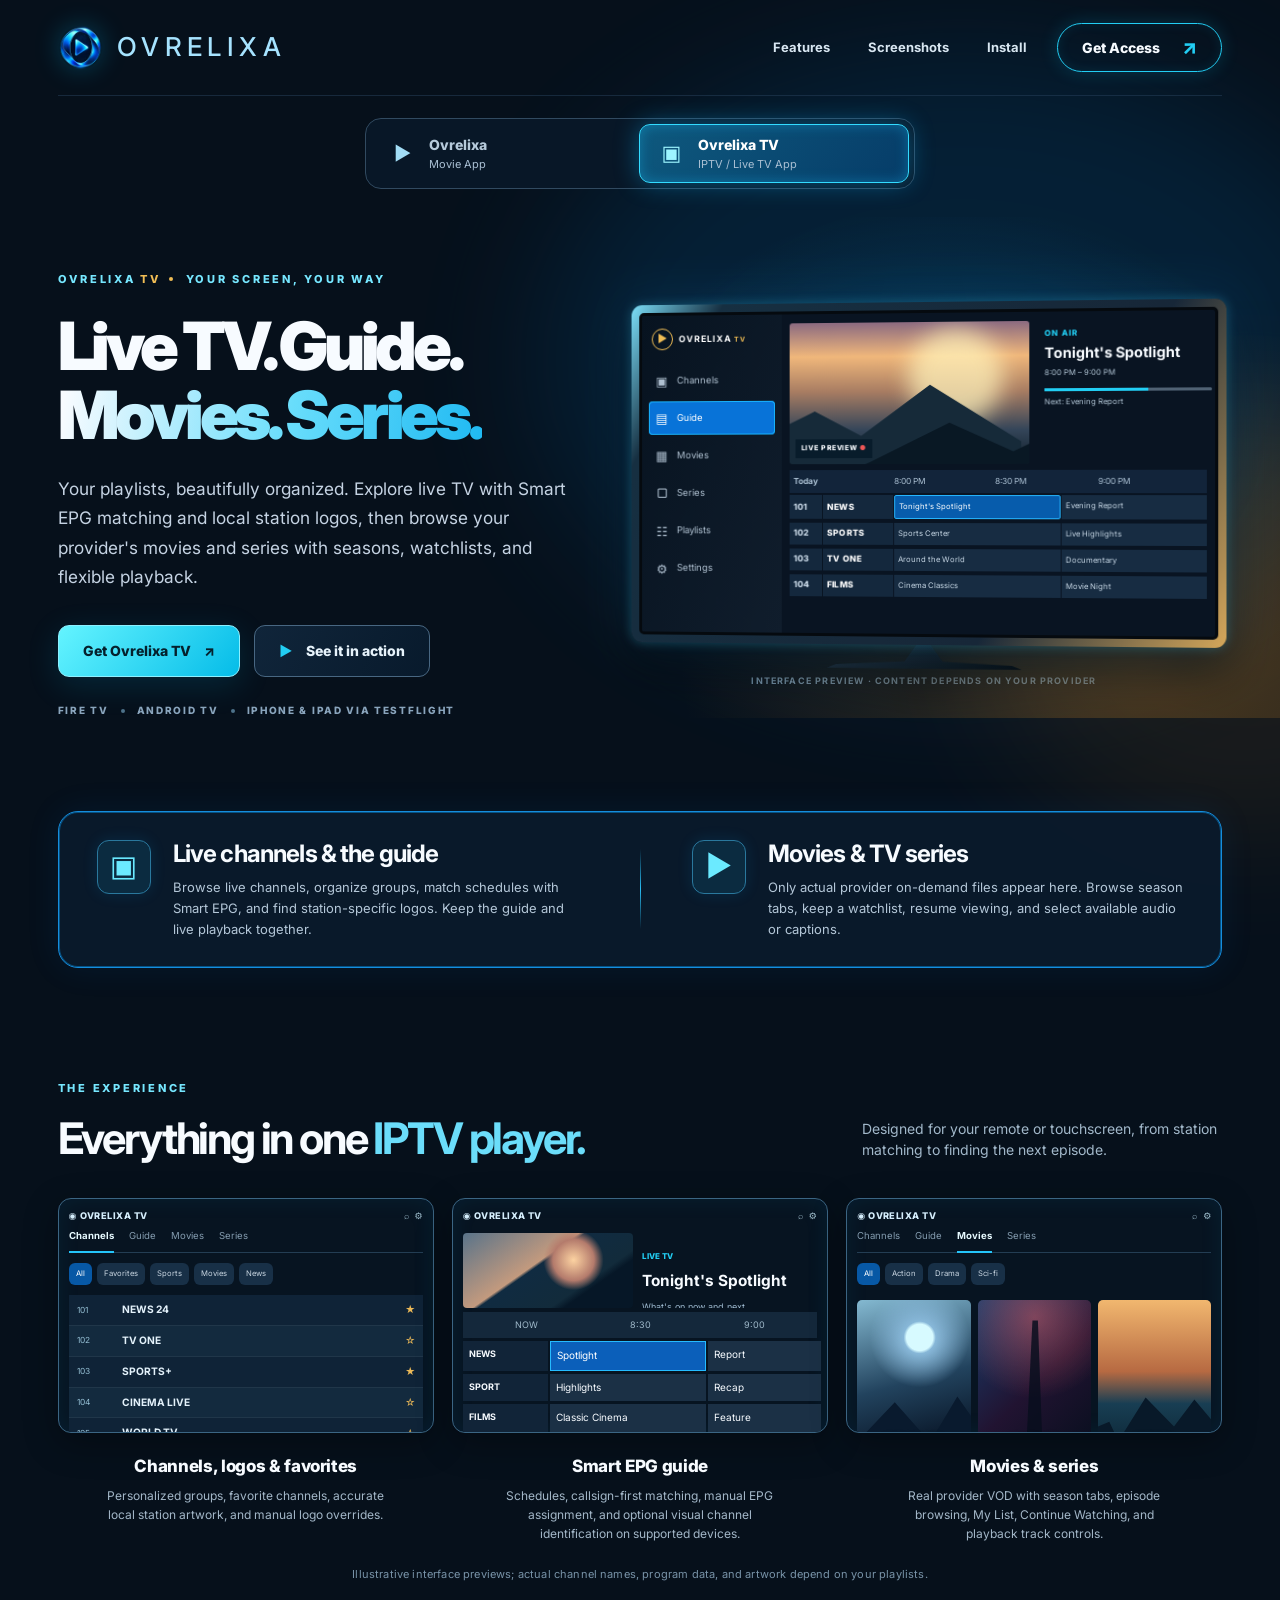
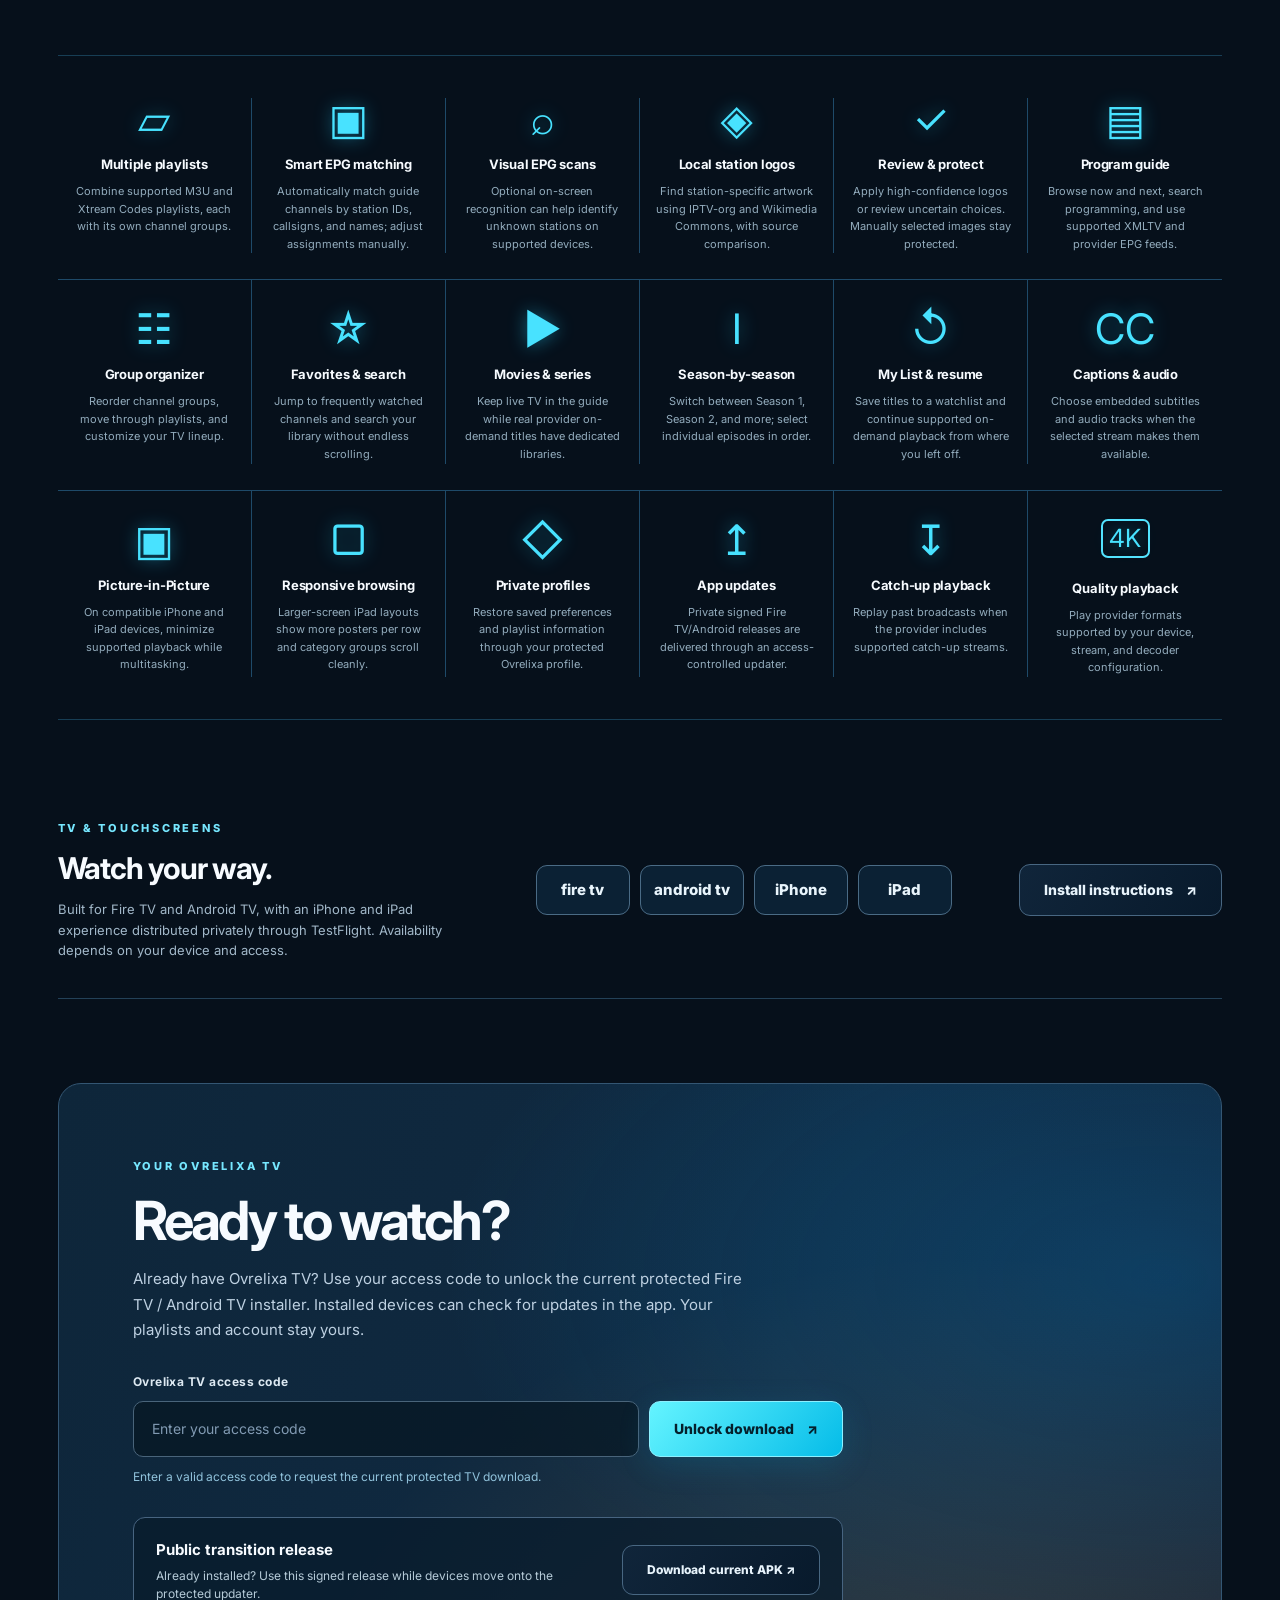
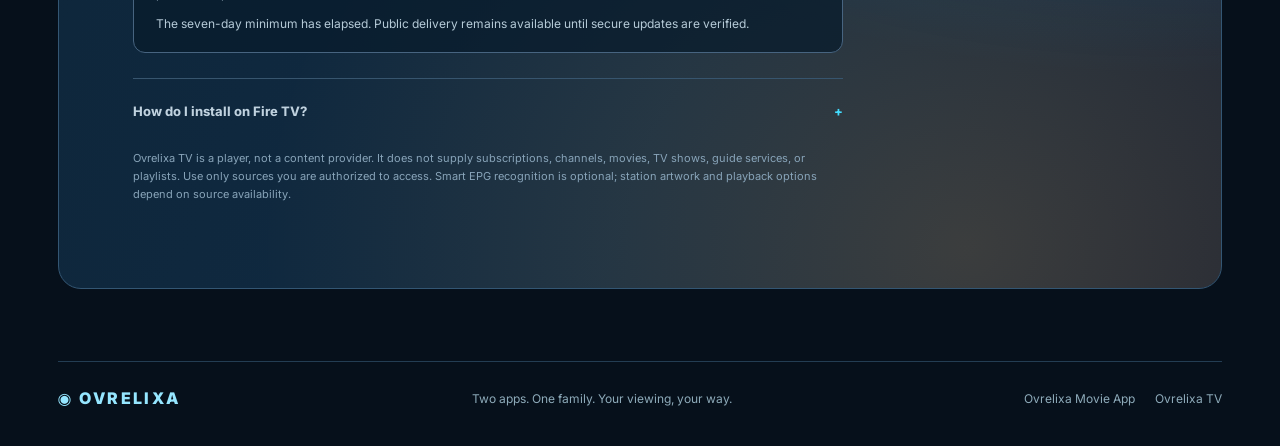
==== commit 2d1b7933: "Refresh Ovrelixa TV landing page feature details while keeping its layout and branding" ====
--- a/tv/index.html
+++ b/tv/index.html
@@ -4,13 +4,13 @@
   <meta charset="utf-8">
   <meta name="viewport" content="width=device-width,initial-scale=1">
   <meta name="theme-color" content="#06111d">
-  <meta name="description" content="Ovrelixa TV is a premium IPTV player for Fire TV and Android TV: live channels, a full EPG guide, multiple playlists, and separate movie and series on-demand libraries.">
+  <meta name="description" content="Ovrelixa TV brings your own playlists together with live channels, AI-assisted guide matching, local station artwork, provider movies and series, season browsing, and flexible playback on TV and mobile.">
   <meta property="og:title" content="Ovrelixa TV — Live TV. Guide. Movies. Series.">
-  <meta property="og:description" content="Your playlists, beautifully organized. Live channels stay in Channels and Guide. Real provider VOD files appear under Movies and Series.">
+  <meta property="og:description" content="Live TV, accurate local logos, Smart EPG, Movies and Series with seasons, resume, subtitle/audio controls and private profile restore. Bring your own playlist.">
   <title>Ovrelixa TV | Live TV, Guide, Movies &amp; Series</title>
   <link rel="icon" href="/assets/ovrelixa-mark.png" type="image/png">
   <link rel="preconnect" href="https://fonts.googleapis.com">
-  <link rel="stylesheet" href="/tv/tv.css">
+  <link rel="stylesheet" href="/tv/tv.css?v=20261105a">
   <script src="/tv/config.js" defer></script>
   <script src="/tv/tv.js" defer></script>
 </head>
@@ -46,12 +46,12 @@
         <div class="hero-copy">
           <p class="eyebrow">OVRELIXA <span>TV</span><i aria-hidden="true"></i> YOUR SCREEN, YOUR WAY</p>
           <h1>Live TV. Guide.<br><span>Movies. Series.</span></h1>
-          <p class="lead">A beautifully designed IPTV player for your own playlists. Browse live channels, explore a powerful program guide, and enjoy your provider's on-demand library.</p>
+          <p class="lead">Your playlists, beautifully organized. Explore live TV with Smart EPG matching and local station logos, then browse your provider's movies and series with seasons, watchlists, and flexible playback.</p>
           <div class="hero-actions">
             <a href="#access" class="button button-primary">Get Ovrelixa TV <span aria-hidden="true">↗</span></a>
             <a href="#screenshots" class="button button-secondary"><span class="play-arrow" aria-hidden="true">▶</span> See it in action</a>
           </div>
-          <p class="hero-platforms">FIRE TV <i></i> ANDROID TV <i></i> IPHONE TESTFLIGHT</p>
+          <p class="hero-platforms">FIRE TV <i></i> ANDROID TV <i></i> IPHONE &amp; IPAD VIA TESTFLIGHT</p>
         </div>
         <div class="hero-visual">
           <div class="hero-halo" aria-hidden="true"></div>
@@ -101,19 +101,19 @@
       <section class="separation" aria-label="How Ovrelixa TV organizes playback">
         <div class="split-block">
           <div class="split-icon"><span aria-hidden="true">▣</span></div>
-          <div><h2>Live channels &amp; the guide</h2><p>Your live broadcasts and channel groups stay together where you expect them: Channels and Guide.</p></div>
+          <div><h2>Live channels &amp; the guide</h2><p>Browse live channels, organize groups, match schedules with Smart EPG, and find station-specific logos. Keep the guide and live playback together.</p></div>
         </div>
         <div class="split-divider" aria-hidden="true"></div>
         <div class="split-block">
           <div class="split-icon"><span aria-hidden="true">▶</span></div>
-          <div><h2>Movies &amp; TV series</h2><p>Browse actual provider on-demand movie and episode files in dedicated libraries.</p></div>
+          <div><h2>Movies &amp; TV series</h2><p>Only actual provider on-demand files appear here. Browse season tabs, keep a watchlist, resume viewing, and select available audio or captions.</p></div>
         </div>
       </section>
 
       <section class="screenshots" id="screenshots">
         <div class="section-heading">
           <div><p class="eyebrow">THE EXPERIENCE</p><h2>Everything in one <span>IPTV player.</span></h2></div>
-          <p>Fast to navigate. Comfortable from the couch. Built around the way you watch.</p>
+          <p>Designed for your remote or touchscreen, from station matching to finding the next episode.</p>
         </div>
         <div class="screen-gallery">
           <article class="screen-card">
@@ -129,8 +129,8 @@
                 <div><small>105</small><strong>WORLD TV</strong><span>☆</span></div>
               </div>
             </div>
-            <h3>Channels &amp; favorites</h3>
-            <p>All your live channels, organized the way you like.</p>
+            <h3>Channels, logos &amp; favorites</h3>
+            <p>Personalized groups, favorite channels, accurate local station artwork, and manual logo overrides.</p>
           </article>
           <article class="screen-card">
             <div class="screen-display guide-display" role="img" aria-label="Interface preview of the TV electronic program guide with program schedule and live preview">
@@ -141,8 +141,8 @@
               <div class="guide-line"><b>SPORT</b><span>Highlights</span><span>Recap</span></div>
               <div class="guide-line"><b>FILMS</b><span>Classic Cinema</span><span>Feature</span></div>
             </div>
-            <h3>Full EPG guide</h3>
-            <p>Know what's playing and move between programs instantly.</p>
+            <h3>Smart EPG guide</h3>
+            <p>Schedules, callsign-first matching, manual EPG assignment, and optional visual channel identification on supported devices.</p>
           </article>
           <article class="screen-card">
             <div class="screen-display vod-display" role="img" aria-label="Interface preview of a dedicated on-demand movie file library with artwork cards and file categories">
@@ -157,24 +157,36 @@
               <p class="vod-hint">Only actual on-demand files appear here</p>
             </div>
             <h3>Movies &amp; series</h3>
-            <p>Your provider's VOD files. Separate from live TV.</p>
+            <p>Real provider VOD with season tabs, episode browsing, My List, Continue Watching, and playback track controls.</p>
           </article>
         </div>
         <p class="visual-footnote">Illustrative interface previews; actual channel names, program data, and artwork depend on your playlists.</p>
       </section>
 
-      <section class="features" id="features">
-        <div class="feature"><span class="feature-icon">▱</span><h3>Multiple playlists</h3><p>Bring your M3U and Xtream Codes sources together.</p></div>
-        <div class="feature"><span class="feature-icon">▣</span><h3>Full EPG guide</h3><p>A fast, easy-to-follow program guide.</p></div>
-        <div class="feature"><span class="feature-icon">⌕</span><h3>Powerful search</h3><p>Find channels and supported on-demand content.</p></div>
-        <div class="feature"><span class="feature-icon">☆</span><h3>Favorites</h3><p>Keep your most-watched channels close.</p></div>
-        <div class="feature"><span class="feature-icon feature-four-k">4K</span><h3>Quality playback</h3><p>Enjoy the formats supported by your device and provider.</p></div>
-        <div class="feature"><span class="feature-icon">⚙</span><h3>Fully customizable</h3><p>Choose layouts, playback options, and visual styles.</p></div>
+      <section class="features" id="features" aria-label="Ovrelixa TV features">
+        <div class="feature"><span class="feature-icon" aria-hidden="true">▱</span><h3>Multiple playlists</h3><p>Combine supported M3U and Xtream Codes playlists, each with its own channel groups.</p></div>
+        <div class="feature"><span class="feature-icon" aria-hidden="true">▣</span><h3>Smart EPG matching</h3><p>Automatically match guide channels by station IDs, callsigns, and names; adjust assignments manually.</p></div>
+        <div class="feature"><span class="feature-icon" aria-hidden="true">⌕</span><h3>Visual EPG scans</h3><p>Optional on-screen recognition can help identify unknown stations on supported devices.</p></div>
+        <div class="feature"><span class="feature-icon" aria-hidden="true">◈</span><h3>Local station logos</h3><p>Find station-specific artwork using IPTV-org and Wikimedia Commons, with source comparison.</p></div>
+        <div class="feature"><span class="feature-icon" aria-hidden="true">✓</span><h3>Review &amp; protect</h3><p>Apply high-confidence logos or review uncertain choices. Manually selected images stay protected.</p></div>
+        <div class="feature"><span class="feature-icon" aria-hidden="true">▤</span><h3>Program guide</h3><p>Browse now and next, search programming, and use supported XMLTV and provider EPG feeds.</p></div>
+        <div class="feature"><span class="feature-icon" aria-hidden="true">☷</span><h3>Group organizer</h3><p>Reorder channel groups, move through playlists, and customize your TV lineup.</p></div>
+        <div class="feature"><span class="feature-icon" aria-hidden="true">☆</span><h3>Favorites &amp; search</h3><p>Jump to frequently watched channels and search your library without endless scrolling.</p></div>
+        <div class="feature"><span class="feature-icon" aria-hidden="true">▶</span><h3>Movies &amp; series</h3><p>Keep live TV in the guide while real provider on-demand titles have dedicated libraries.</p></div>
+        <div class="feature"><span class="feature-icon" aria-hidden="true">Ⅰ</span><h3>Season-by-season</h3><p>Switch between Season 1, Season 2, and more; select individual episodes in order.</p></div>
+        <div class="feature"><span class="feature-icon" aria-hidden="true">↺</span><h3>My List &amp; resume</h3><p>Save titles to a watchlist and continue supported on-demand playback from where you left off.</p></div>
+        <div class="feature"><span class="feature-icon" aria-hidden="true">CC</span><h3>Captions &amp; audio</h3><p>Choose embedded subtitles and audio tracks when the selected stream makes them available.</p></div>
+        <div class="feature"><span class="feature-icon" aria-hidden="true">▣</span><h3>Picture-in-Picture</h3><p>On compatible iPhone and iPad devices, minimize supported playback while multitasking.</p></div>
+        <div class="feature"><span class="feature-icon" aria-hidden="true">▢</span><h3>Responsive browsing</h3><p>Larger-screen iPad layouts show more posters per row and category groups scroll cleanly.</p></div>
+        <div class="feature"><span class="feature-icon" aria-hidden="true">◇</span><h3>Private profiles</h3><p>Restore saved preferences and playlist information through your protected Ovrelixa profile.</p></div>
+        <div class="feature"><span class="feature-icon" aria-hidden="true">↥</span><h3>App updates</h3><p>Private signed Fire TV/Android releases are delivered through an access-controlled updater.</p></div>
+        <div class="feature"><span class="feature-icon" aria-hidden="true">↧</span><h3>Catch-up playback</h3><p>Replay past broadcasts when the provider includes supported catch-up streams.</p></div>
+        <div class="feature"><span class="feature-icon feature-four-k" aria-hidden="true">4K</span><h3>Quality playback</h3><p>Play provider formats supported by your device, stream, and decoder configuration.</p></div>
       </section>
 
       <section class="install-banner" id="install">
-        <div><p class="eyebrow">MADE FOR THE BIG SCREEN</p><h2>Watch your way.</h2><p>Available for Fire TV and Android TV. iPhone builds are tested separately through TestFlight.</p></div>
-        <div class="platform-tags"><span>fire tv</span><span>android tv</span><span>iPhone</span></div>
+        <div><p class="eyebrow">TV &amp; TOUCHSCREENS</p><h2>Watch your way.</h2><p>Built for Fire TV and Android TV, with an iPhone and iPad experience distributed privately through TestFlight. Availability depends on your device and access.</p></div>
+        <div class="platform-tags"><span>fire tv</span><span>android tv</span><span>iPhone</span><span>iPad</span></div>
         <a class="button button-secondary" href="#access">Install instructions <span aria-hidden="true">↗</span></a>
       </section>
 
@@ -183,14 +195,14 @@
         <div class="access-inner">
           <p class="eyebrow">YOUR OVRELIXA TV</p>
           <h2>Ready to watch?</h2>
-          <p class="access-lead">Already using Ovrelixa TV? Existing devices continue receiving public updates during the transition to private delivery. Use your TV access code below once the protected installer is available.</p>
+          <p class="access-lead">Already have Ovrelixa TV? Use your access code to unlock the current protected Fire TV / Android TV installer. Installed devices can check for updates in the app. Your playlists and account stay yours.</p>
           <form id="tv-access-form" autocomplete="off">
             <label for="tv-code">Ovrelixa TV access code</label>
             <div class="form-row">
               <input id="tv-code" type="password" minlength="16" maxlength="96" inputmode="text" spellcheck="false" autocomplete="off" placeholder="Enter your access code" required>
               <button class="button button-primary" type="submit">Unlock download <span aria-hidden="true">↗</span></button>
             </div>
-            <output id="tv-status" role="status" aria-live="polite">Private downloads become available after the secure release is verified.</output>
+            <output id="tv-status" role="status" aria-live="polite">Enter a valid access code to request the current protected TV download.</output>
           </form>
           <div id="public-transition" class="transition" hidden>
             <div><strong>Public transition release</strong><p>Already installed? Use this signed release while devices move onto the protected updater.</p></div>
@@ -199,10 +211,10 @@
           </div>
           <details class="instructions">
             <summary>How do I install on Fire TV? <span aria-hidden="true">+</span></summary>
-            <p>Open Downloader on your Fire TV, visit this website or the verified download address, and install the APK. The transition build does not force activation. To enroll for future secure updates, use the TV profile settings inside Ovrelixa TV.</p>
+            <p>Use Downloader on your Fire TV to open this website, enter your authorized access code, and install the signed TV APK. Existing installations can use Settings &rarr; Check for Updates. For private account and saved settings, use your Ovrelixa profile inside the app.</p>
             <p>Downloader short codes will be shown only after they have been registered and tested.</p>
           </details>
-          <p class="legal-note">Ovrelixa TV is a player, not a content provider. It does not include TV subscriptions, playlists, channels, movies, or series. Add content from providers you are authorized to use.</p>
+          <p class="legal-note">Ovrelixa TV is a player, not a content provider. It does not supply subscriptions, channels, movies, TV shows, guide services, or playlists. Use only sources you are authorized to access. Smart EPG recognition is optional; station artwork and playback options depend on source availability.</p>
         </div>
       </section>
     </main>
--- a/tv/tv.css
+++ b/tv/tv.css
@@ -138,7 +138,8 @@
 .visual-footnote{text-align:center;margin:23px auto 0;color:#7893a8;font-size:11px;letter-spacing:.015em}
 .features{display:grid;grid-template-columns:repeat(6,minmax(0,1fr));border-top:1px solid #173e55;border-bottom:1px solid #173e55;padding:42px 0;margin-top:10px}
 .feature{text-align:center;padding:0 clamp(8px,1.25vw,20px);border-right:1px solid #1e4a69}
-.feature:last-child{border-right:0}
+.feature:nth-child(6n){border-right:0}
+.feature:nth-child(n+7){border-top:1px solid #1e4a69;padding-top:28px;margin-top:26px}
 .feature-icon{display:block;line-height:1;font-size:42px;color:#48e2ff;margin-bottom:16px;text-shadow:0 0 18px #21cefa71}
 .feature-four-k{font-size:25px;border:2px solid #54e4ff;border-radius:7px;width:49px;margin:0 auto 22px;padding:5px 0}
 .feature h3{font-size:13px;letter-spacing:-.02em;line-height:1.3;margin:0 0 10px}
@@ -207,8 +208,9 @@
   .screen-display{padding:7px}
   .channel-lines>div{padding:5px}
   .features{grid-template-columns:repeat(3,minmax(0,1fr));row-gap:25px}
-  .feature:nth-child(3){border-right:0}
-  .feature:nth-child(n+4){border-top:1px solid #1e4a69;padding-top:24px}
+  .feature:nth-child(n){border-right:1px solid #1e4a69}
+  .feature:nth-child(3n){border-right:0}
+  .feature:nth-child(n+4){border-top:1px solid #1e4a69;padding-top:24px;margin-top:0}
   .platform-tags{margin:0}
 }
 @media(max-width:630px){
@@ -274,9 +276,9 @@
   .visual-footnote{font-size:10px}
   .features{grid-template-columns:repeat(2,minmax(0,1fr));margin-top:0;padding:26px 0;row-gap:20px}
   .feature{padding:0 10px;border-right:1px solid #1e4a69}
+  .feature:nth-child(n){border-right:1px solid #1e4a69}
   .feature:nth-child(2n){border-right:0}
-  .feature:nth-child(3){border-right:1px solid #1e4a69}
-  .feature:nth-child(n+3){border-top:1px solid #1e4a69;padding-top:23px}
+  .feature:nth-child(n+3){border-top:1px solid #1e4a69;padding-top:23px;margin-top:0}
   .feature-icon{font-size:35px;margin-bottom:10px}
   .feature h3{font-size:12px}
   .feature p{font-size:10px}
